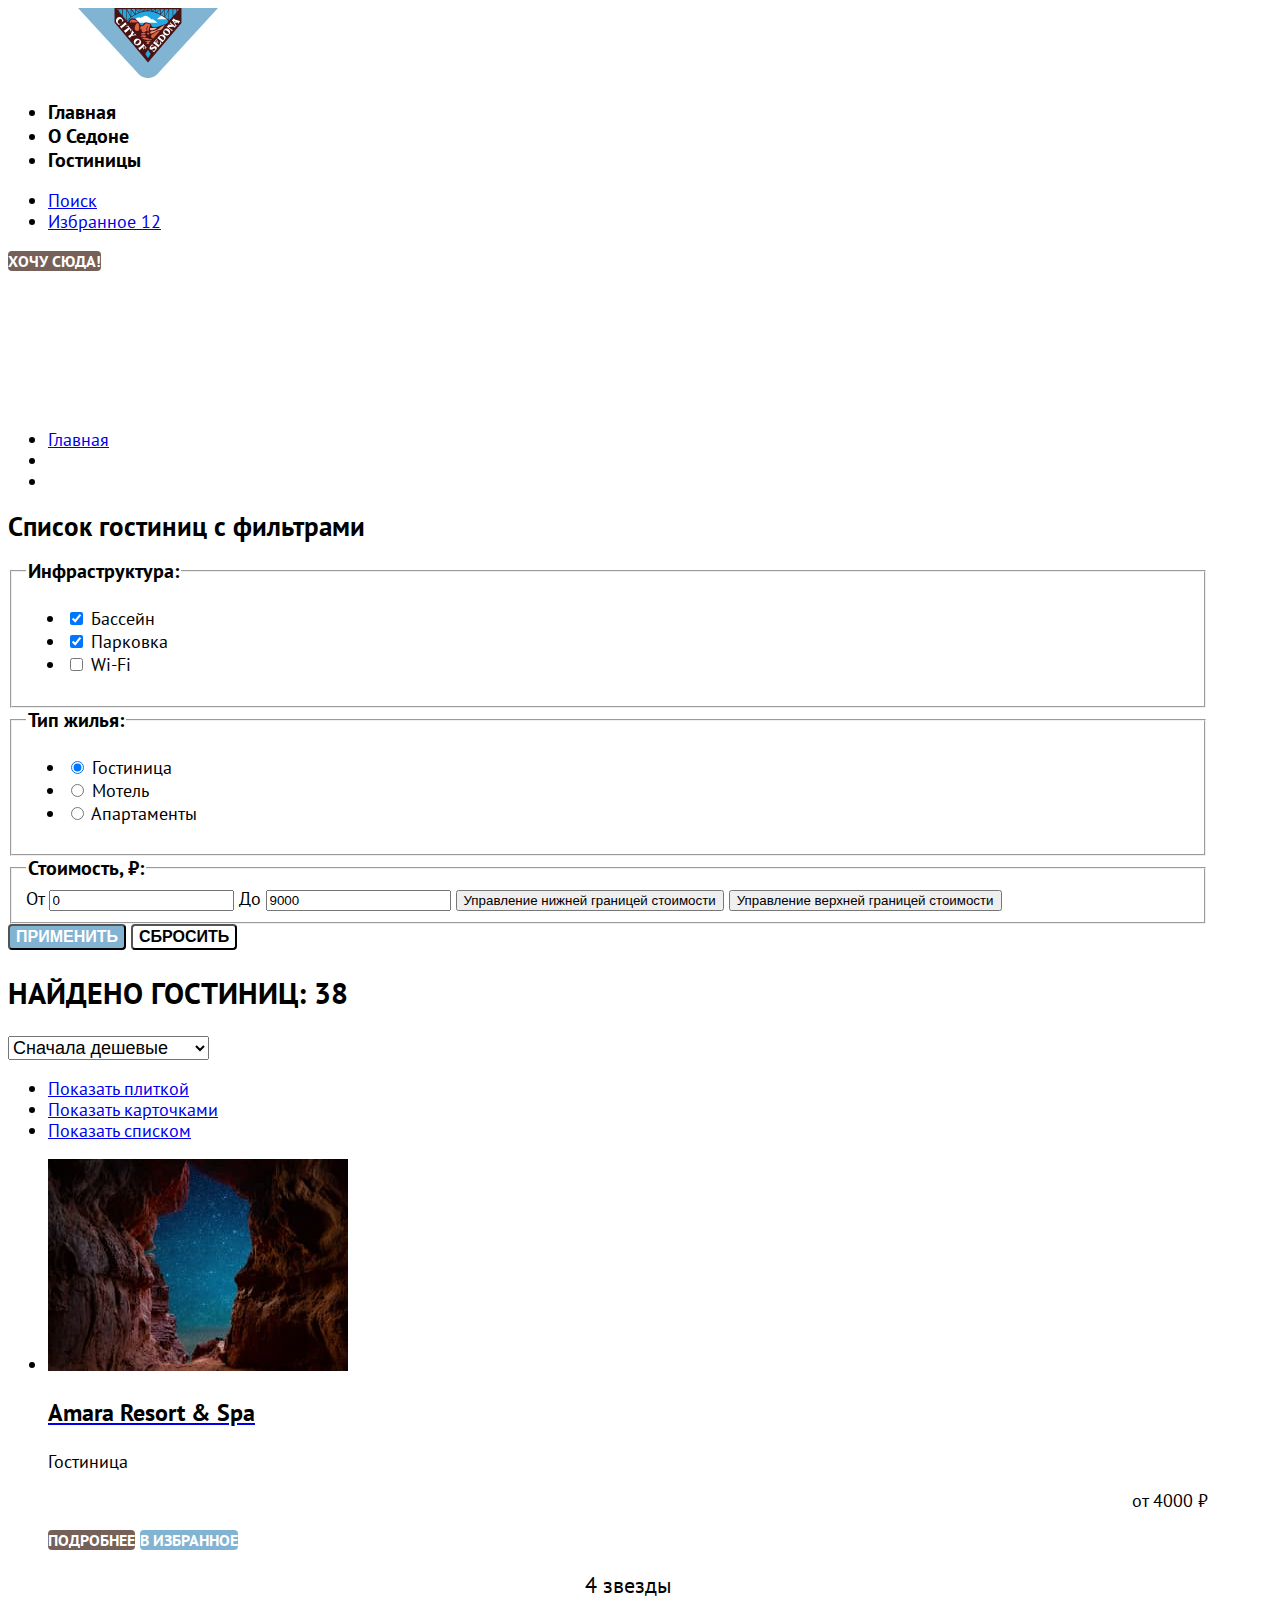
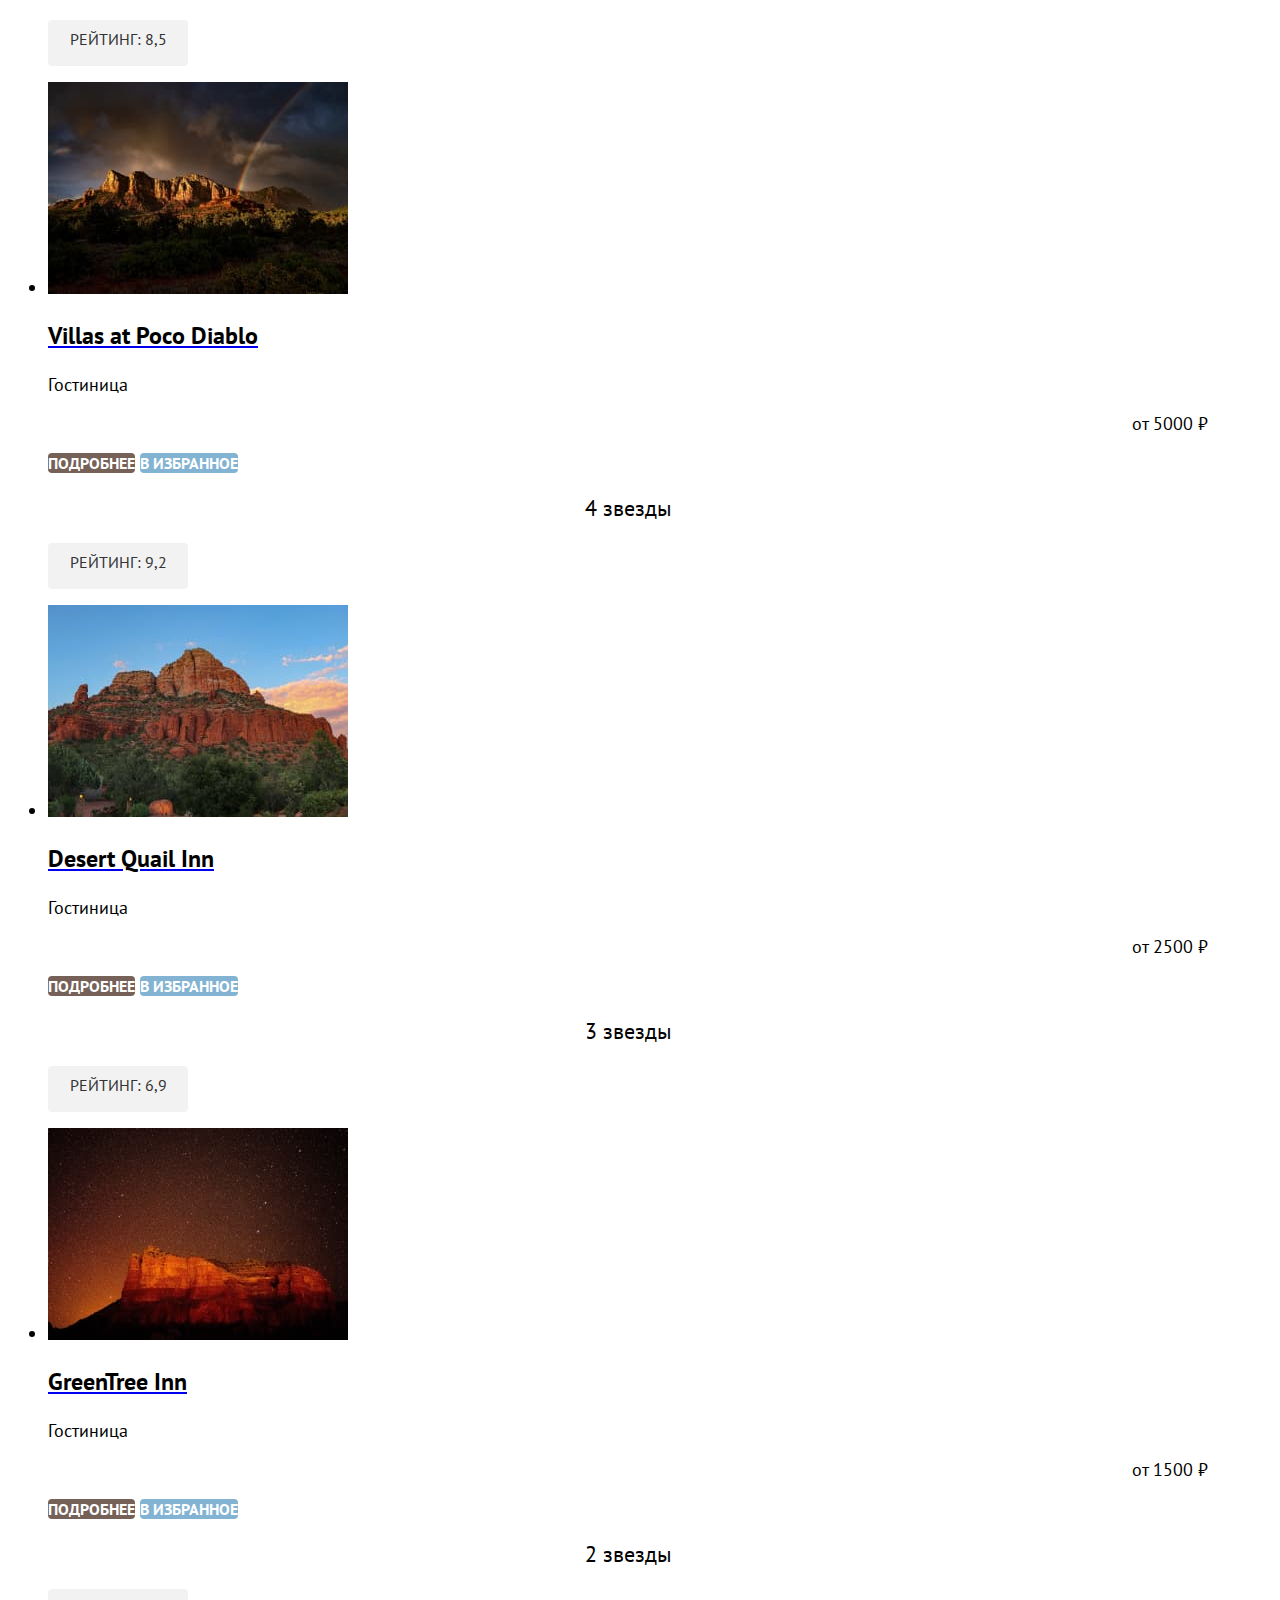
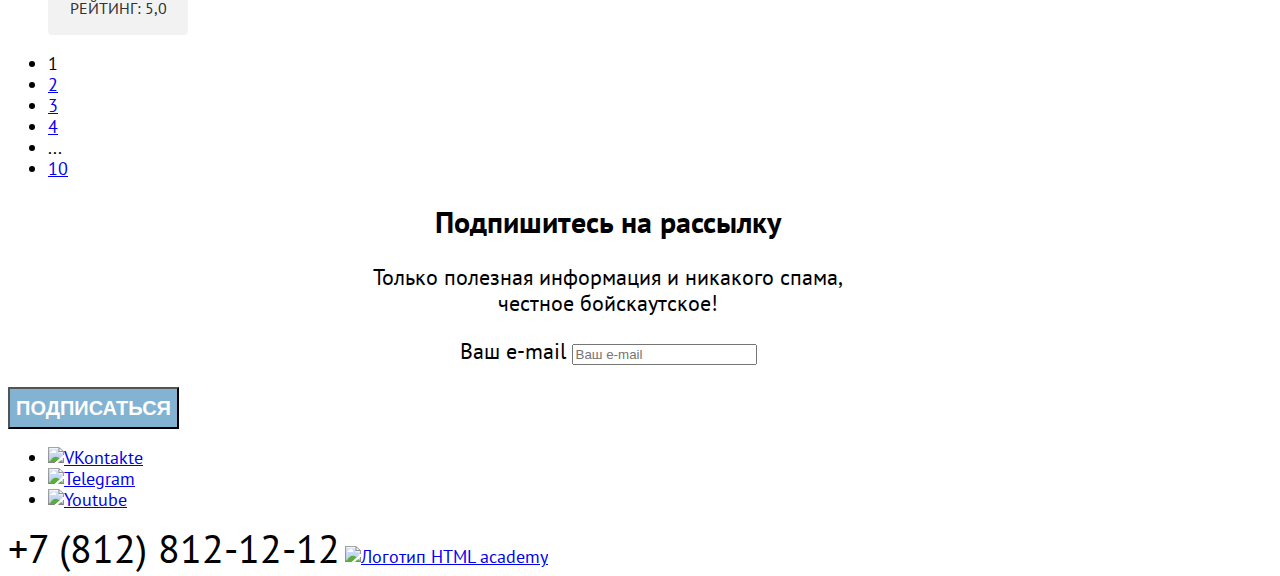
==== catalog.html @ e39473c7 "добавил базовую стилизацию каталога" ====
<!DOCTYPE html>
<html lang="ru">

  <head>
    <meta charset="utf-8">
    <title>Каталог</title>
    <link rel="stylesheet" href="styles/styles.css">
  </head>

  <body>
    <header class="page-header" data-test="header">
      <nav class="navigation">
        <a class="navigation-logo" href="#">
          <img class="page-header-logo" src="images/logo.svg" width="140" height="70" alt="Логотип города Седона">
        </a>
        <ul class="navigation-list">
          <li class="navigation-item">
            <a class="navigation-link navigation-link-current" href="index.html">Главная</a>
          </li>
          <li class="navigation-item">
            <a class="navigation-link" href="#">О Седоне</a>
          </li>
          <li class="navigation-item">
            <a class="navigation-link" href="catalog.html">Гостиницы</a>
          </li>
        </ul>
        <ul class="navigation-user">
          <li class="navigation-user-item">
            <a class="navigation-user-link navigation-user-link-search" href="#">
              <span class="visually-hidden">Поиск</span>
            </a>
          </li>
          <li class="navigation-user-item">
            <a class="navigation-user-link navigation-user-link-favorite" href="#">
              <span class="visually-hidden">Избранное</span>
              <span class="notification-badge">12</span>
            </a>
          </li>
        </ul>
      </nav>
      <a class="header-button" href="#">Хочу сюда!</a>
    </header>
    <main class="main-inner" data test="main">
      <h1 class="inner-header-title">Гостиницы Седоны</h1>
      <ul class="breadcrumbs">
        <li class="breadcrumbs-item">
          <a class="breadcrumbs-home-link" href="index.html">Главная</a>
        </li>
        <li class="breadcrumbs-item">
          <img class="breadcrumbs-item-logo">
        </li>
        <li class="breadcrumbs-item">
          <a class="breadcrumbs-link" href="#">Гостиницы</a>
        </li>
      </ul>
      <section class="filters" data test="filter">
        <h2 class="visually-hidden">Список гостиниц с фильтрами</h2>
        <form class="catalog-filter" action="https://echo.htmlacademy.ru/" method="get">
          <fieldset class="catalog-filter-group">
            <legend class="catalog-filter-title">Инфраструктура:</legend>
            <ul class="catalog-filter-list">
              <li class="catalog-filter-item">
                <label class="control">
                  <input class="control-input" type="checkbox" name="Бассейн" checked>
                  Бассейн
                </label>
              </li>
              <li class="catalog-filter-item">
                <label class="control">
                  <input class="control-input" type="checkbox" name="Парковка" checked>
                  Парковка
                </label>
              </li>
              <li class="catalog-filter-item">
                <label class="control">
                  <input class="control-input" type="checkbox" name="Wi-Fi">
                  Wi-Fi
                </label>
              </li>
            </ul>
          </fieldset>
          <fieldset class="catalog-filter-group">
            <legend class="catalog-filter-title">Тип жилья:</legend>
            <ul class="catalog-filter-list">
              <li class="catalog-filter-item">
                <label class="control">
                  <input class="control-input" type="radio" name="hotel-group" value="hotel" checked>
                  Гостиница
                </label>
              </li>
              <li class="catalog-filter-item">
                <label class="control">
                  <input class="control-input" type="radio" name="hotel-group" value="motel">
                  Мотель
                </label>
              </li>
              <li class="catalog-filter-item">
                <label class="control">
                  <input class="control-input" type="radio" name="hotel-group" value="apartment">
                  Апартаменты
                </label>
              </li>
            </ul>
          </fieldset>
          <fieldset class="catalog-filter-group">
            <legend class="catalog-filter-title">Стоимость, ₽:</legend>
            <label class="filter-range-control">От <input type="text" name="min-interval" value="0"></label>
            <label class="filter-range-control">До <input type="text" name="max-interval" value="9000"></label>
            <button class="filter-range-handle min" type="button">
              <span class="visually-hidden ">Управление нижней границей стоимости</span>
            </button>
            <button class="range-toggle toggle-max" type="button">
              <span class="visually-hidden ">Управление верхней границей стоимости</span>
            </button>
          </fieldset>
          <button class="catalog-filter-submit" type="submit">Применить</button>
          <button class="catalog-filter-reset" type="reset">Сбросить</button>
        </form>
      </section>
      <section class="catalog-products" data-test="catalog">
        <h2 class="catalog-products-title">Найдено гостиниц: <span>38</span></h2>
        <select class="select-control" aria-label="Сортировка">
          <option value="cheap" selected>Сначала дешевые</option>
          <option value="popular">Сначала популярные</option>
          <option value="expensive">Сначала дорогие</option>
        </select>
        <ul class="view-buttons">
          <li class="view-buttons-item">
            <a class="view-button-tile" href="#">
              <span class="visually-hidden">Показать плиткой</span>
            </a>
          </li>
          <li class="view-buttons-item">
            <a class="view-button-card" href="#">
              <span class="visually-hidden">Показать карточками</span>
            </a>
          </li>
          <li class="view-buttons-item">
            <a class="view-button-list" href="#">
              <span class="visually-hidden">Показать списком</span>
            </a>
          </li>
        </ul>
        <ul class="product-list">
          <li class="product-card">
            <a class="product-card-link" href="#">
              <img class="product-card-image" src="images/hotel-1.jpg" width="300" height="212" alt="Amara Resort & Spa">
              <h3 class="product-card-title">Amara Resort & Spa</h3>
            </a>
            <p class="product-card-type">Гостиница</p>
            <p class="product-card-price">от 4000 ₽</p>
            <a class="product-card-button" href="#">Подробнее</a>
            <a class="add-favorite-button" href="#">В Избранное</a>
            <p class="product-card-stars product-card-stars-4"><span class="visually-hidden">4 звезды</span></p>
            <p class="product-card-raiting">Рейтинг: <span>8,5</span></p>
          </li>
          <li class="product-card">
            <a class="product-card-link" href="#">
              <img class="product-card-image" src="images/hotel-2.jpg" width="300" height="212" alt="Villas at Poco Diablo">
              <h3 class="product-card-title">Villas at Poco Diablo</h3>
            </a>
            <p class="product-card-type">Гостиница</p>
            <p class="product-card-price">от 5000 ₽</p>
            <a class="product-card-button" href="#">Подробнее</a>
            <a class="add-favorite-button" href="#">В Избранное</a>
            <p class="product-card-stars product-card-stars-4"><span class="visually-hidden">4 звезды</span></p>
            <p class="product-card-raiting">Рейтинг: <span>9,2</span></p>
          </li>
          <li class="product-card">
            <a class="product-card-link" href="#">
              <img class="product-card-image" src="images/hotel-3.jpg" width="300" height="212" alt="Desert Quail Inn">
              <h3 class="product-card-title">Desert Quail Inn</h3>
            </a>
            <p class="product-card-type">Гостиница</p>
            <p class="product-card-price">от 2500 ₽</p>
            <a class="product-card-button" href="#">Подробнее</a>
            <a class="add-favorite-button" href="#">В Избранное</a>
            <p class="product-card-stars product-card-stars-3"><span class="visually-hidden">3 звезды</span></p>
            <p class="product-card-raiting">Рейтинг: <span>6,9</span></p>
          </li>
          <li class="product-card">
            <a class="product-card-link" href="#">
              <img class="product-card-image" src="images/hotel-4.jpg" width="300" height="212" alt="GreenTree Inn">
              <h3 class="product-card-title">GreenTree Inn</h3>
            </a>
            <p class="product-card-type">Гостиница</p>
            <p class="product-card-price">от 1500 ₽</p>
            <a class="product-card-button" href="#">Подробнее</a>
            <a class="add-favorite-button" href="#">В Избранное</a>
            <p class="product-card-stars product-card-stars-2"><span class="visually-hidden">2 звезды</span></p>
            <p class="product-card-raiting">Рейтинг: <span>5,0</span></p>
          </li>
        </ul>
        <ul class="pagination">
          <li class="pagination-item">
            <a class="pagination-link pagination-current">1</a>
          </li>
          <li class="pagination-item">
            <a class="pagination-link" href="#">2</a>
          </li>
          <li class="pagination-item">
            <a class="pagination-link" href="#">3</a>
          </li>
          <li class="pagination-item">
            <a class="pagination-link" href="#">4</a>
          </li>
          <li class="pagination-item">
            <span class="pagination-text" href="#">...</span>
          </li>
          <li class="pagination-item">
            <a class="pagination-link" href="#">10</a>
          </li>
        </ul>
      </section>
      <section class="subscribe" data-test="subscribe">
        <h2 class="subscribe-title-catalog">Подпишитесь на рассылку</h2>
        <p>Только полезная информация и никакого спама,<br>честное бойскаутское!</p>
        <form class="subscribe-form" action="https://echo.htmlacademy.ru/" method="post">
          <p class="subscribe-form-name">
            <label class="visually-hidden" for="user-email">Ваш е-mail</label>
            <input class="text" type="text" name="user-email" placeholder="Ваш e-mail" id="user-email">
          </p>
          <button class="subscribe-button" type="submit">Подписаться</button>
        </form>
      </section>
    </main>
    <footer class="page-footer" data-test="footer">
      <ul class="footer-social-list">
        <li class="footer-social-item">
          <a class="footer-social-link" href="https://vk.com/htmlacademy">
            <img src="" alt="VKontakte">
          </a>
        </li>
        <li class="footer-social-item">
          <a class="footer-social-link" href="https://t.me/htmlacademy">
            <img src="" alt="Telegram">
          </a>
        </li>
        <li class="footer-social-item">
          <a class="footer-social-link" href="https://www.youtube.com/user/htmlacademyru">
            <img src="" alt="Youtube">
          </a>
        </li>
      </ul>
      <a class="footer-phone" href="+78128121212">+7 (812) 812-12-12</a>
      <a class="footer-logo" href="https://htmlacademy.ru">
        <img src=""alt="Логотип HTML academy">
      </a>
    </footer>
  </body>
</html>
---- styles/styles.css ----
@font-face {
  font-family: "PT Sans";
  font-weight: 400;
  font-style: normal;
  src: url("../fonts/ptsans-400.woff2") format("woff2");
  font-display: swap;
}

@font-face {
  font-family: "PT Sans";
  font-weight: 700;
  font-style: normal;
  src: url("../fonts/ptsans-700.woff2") format("woff2");
  font-display: swap;
}

body {
  font-family: "PT Sans", sans-serif;
  font-size: 18px;
  line-height: 21px;
  letter-spacing: 0;
  color: #000000;
  background-color: #ffffff;
  width: 1200px;
}

/* header */

.page-header-logo {
  margin-left: 70px;
}

.navigation-link {
  font-size: 20px;
  font-weight: 700;
  line-height: 24px;
  text-align: left;
  color: #000000;
  text-decoration: none;
}

.header-button {
  font-size: 16px;
  font-weight: 700;
  line-height: 20px;
  text-align: center;
  color: #ffffff;
  background-color: #756157;
  width: 160px;
  height: 36px;
  padding: 8px, 50px, 8px, 50px;
  border-radius: 4px;
  gap: 10px;
  text-decoration: none;
  text-transform: uppercase;
}

/* main */

.main-index {

  text-align: center;
}

.hero {
  background-image: url("../images/index-background.jpg");
  background-repeat: no-repeat;
}

.hero-img {
  padding: 51px 371px;
}

.lead {
  font-size: 30px;
  font-weight: 700;
  line-height: 36px;
  text-align: center;
  text-transform: uppercase;
}

p {
  font-size: 22px;
  font-weight: 400;
  line-height: 26px;
  text-align: center;
}

.advantages-title {
  font-size: 24px;
  font-weight: 700;
  line-height: 28px;
  text-align: center;
  text-transform: uppercase;
  margin-top: 90px;
}

.advantages-description {
  font-size: 18px;
  font-weight: 400;
  line-height: 21px;
}

.infrastructure-title {
  font-size: 24px;
  font-weight: 700;
  line-height: 28px;
  text-align: center;
}

.infrastructure-description {
  font-size: 18px;
  font-weight: 400;
  line-height: 21px;
  text-align: center;
}

.search-title {
  font-size: 30px;
  font-weight: 700;
  line-height: 36px;
  text-align: center;
  text-transform: uppercase;
}

.search-description {
  font-size: 22px;
  font-weight: 400;
  line-height: 26px;
  text-align: center;
}

.search-button {
  font-size: 20px;
  font-weight: 700;
  line-height: 36px;
  text-align: center;
  text-transform: uppercase;
  color: #ffffff;
  background-color: #756157;
  width: 376px;
  height: 52px;
  top: 162px;
  left: 108px;
  padding: 8px, 50px, 8px, 50px;
  border-radius: 4px;
  gap: 10px;
  text-decoration: none;
}

.subscribe-title {
  font-size: 30px;
  font-weight: 700;
  line-height: 36px;
  text-align: center;
  text-transform: uppercase;
  background-image: url("../images/subscribe.png");
  width: 1200px;
  height: 414.86px;
  padding: 96px, 258px, 104px, 258px;
  gap: 10px;
}

.subscribe-description {
  font-size: 22px;
  font-weight: 400;
  line-height: 26px;
  text-align: center;
}

.field {
  font-size: 18px;
  font-weight: 400;
  line-height: 24px;
  text-align: left;
}

.subscribe-button {
  font-size: 20px;
  font-weight: 700;
  line-height: 36px;
  text-align: center;
  color: #ffffff;
  text-transform: uppercase;
  width: Hug (232px);
  height: Hug (52px);
  left: 452px;
  padding: 8px, 50px, 8px, 50px;
  border-radius: 0, 4px, 4px, 0;
  gap: 10px;
  background: #82b3d3;
}

/* catalog */

.main-inner {
  background-image: url("../images/catalog-background.jpg");
  background-repeat: no-repeat;
  width: Fixed (1,200px);
  height: Hug (412px);
  top: 64px
  padding: 35px, 70px, 70px, 70px;
  gap: 10px;
}

.inner-header-title {
  font-size: 60px;
  font-weight: 700;
  line-height: 78px;
  text-align: left;
  color: #ffffff;
}

.breadcrumbs-link {
  font-size: 16px;
  font-weight: 400;
  line-height: 21px;
  text-align: left;
  color: #ffffff;
}

.catalog-filter-title {
  font-size: 20px;
  font-weight: 700;
  line-height: 24px;
  text-align: left;
  color: #000000;
} 

.catalog-filter-item {
  font-size: 18px;
  font-weight: 400;
  line-height: 23px;
  text-align: left;
  color: #000000;
} 

.filter-range-control {
  font-size: 18px;
  font-weight: 400;
  line-height: 24px;
  text-align: right;
}

.catalog-filter-submit {
  font-size: 16px;
  font-weight: 700;
  line-height: 20px;
  text-align: center;
  text-transform: uppercase;
  color: #ffffff;
  width: Fill (191px);
  height: Hug (36px);
  padding: 8px, 50px, 8px, 50px;
  border-radius: 4px;
  gap: 10px;
  background: #82b3d3;
}

.catalog-filter-reset {
  font-size: 16px;
  font-weight: 700;
  line-height: 20px;
  text-align: center;
  text-transform: uppercase;
  color: #000000;
  width: Fill (191px);
  height: Hug (36px);
  padding: 8px, 50px, 8px, 50px;
  border-radius: 4px;
  gap: 10px;
  background: transparent;
}

.catalog-products-title {
  font-size: 30px;
  font-weight: 700;
  line-height: 36px;
  text-align: left;
  text-transform: uppercase;
}

.select-control { 
  font-size: 18px;
  font-weight: 400;
  line-height: 21px;
  text-align: left;
}

.product-card-title {
  font-size: 24px;
  font-weight: 700;
  line-height: 28px;
  text-align: left;
  color: #000000;
  text-decoration: none;
}
.product-card-type {
  font-size: 18px;
  font-weight: 400;
  line-height: 21px;
  text-align: left;
}

.product-card-price {
  font-size: 18px;
  font-weight: 400;
  line-height: 21px;
  text-align: right;
}

.product-card-button {
  font-size: 16px;
  font-weight: 700;
  line-height: 20px;
  text-align: center;
  text-transform: uppercase;
  color: #ffffff;
  text-decoration: none;
  width: Fill (140px);
  height: Hug (36px);
  padding: 8px, 50px, 8px, 50px;
  border-radius: 4px;
  gap: 10px;
  background: #756157;
}

.add-favorite-button {
  font-size: 16px;
  font-weight: 700;
  line-height: 20px;
  text-align: center;
  text-transform: uppercase;
  color: #ffffff;
  text-decoration: none;
  width: Fill (140px);
  height: Hug (36px);
  padding: 8px, 50px, 8px, 50px;
  border-radius: 4px;
  gap: 10px;
  background: #82b3d3;
}

.product-card-raiting {
  font-size: 16px;
  font-weight: 400;
  line-height: 20px;
  text-align: center;
  padding-top: 9px;
  text-transform: uppercase;
  color: #333333;
  width: 140px;
  height: 37px;
  left: 160px;
  border-radius: 4px;
  background: #f2f2f2;
}

.subscribe-title-catalog {
  font-size: 30px;
  font-weight: 700;
  line-height: 36px;
  text-align: center;
  color: #000000;
}

.subscribe-title-catalog p {
  font-size: 22px;
  font-weight: 400;
  line-height: 26px;
  text-align: center;
  color: #000000;
}

/* catalog footer */

.footer-phone {
  font-size: 40px;
  font-weight: 400;
  line-height: 40px;
  text-align: center;
  text-decoration: none;
  color: #000000;
}
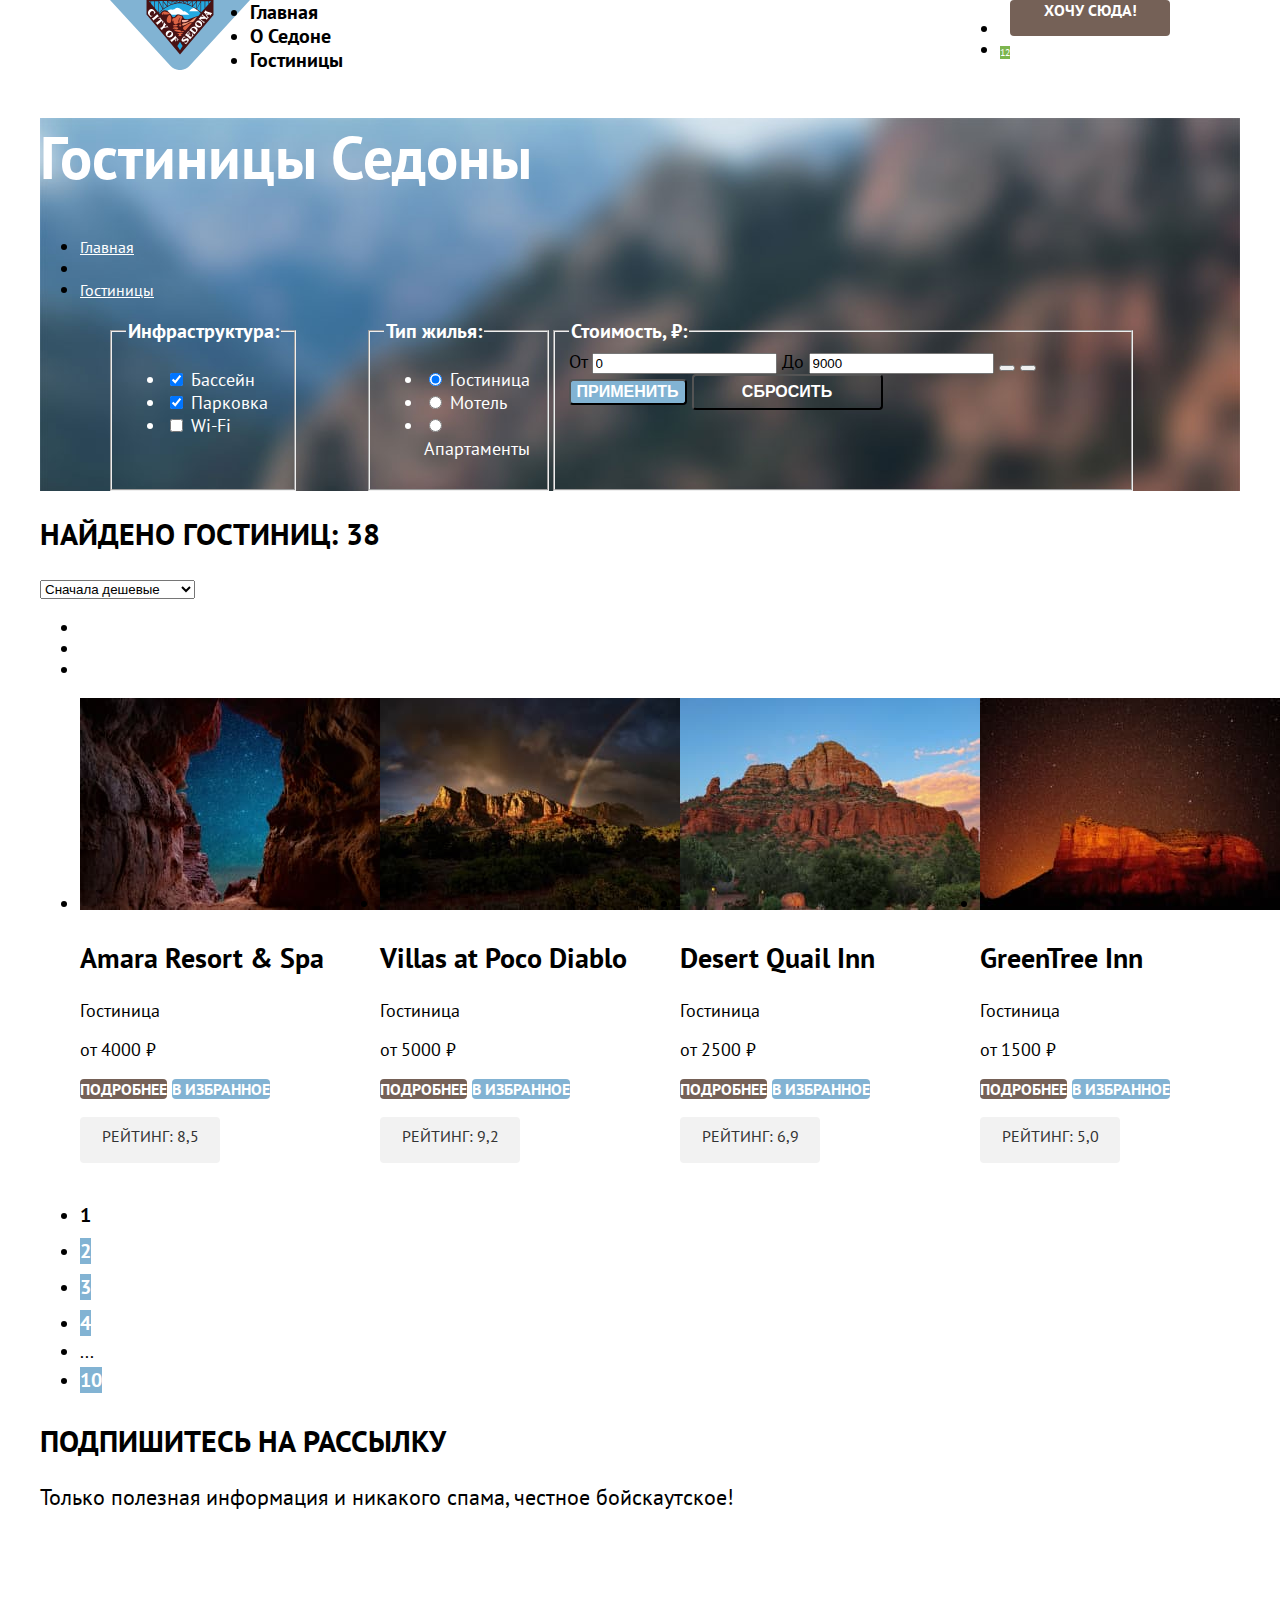
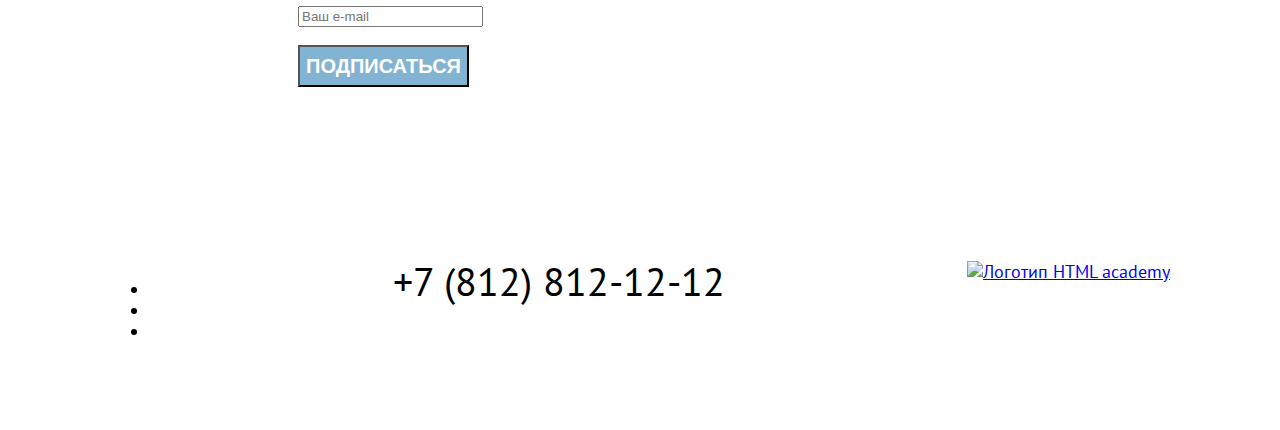
==== commit e871a4ad: "ДЗ 5.22. Сетка страниц и крупных блоков на флексах" ====
--- a/catalog.html
+++ b/catalog.html
@@ -5,6 +5,8 @@
     <meta charset="utf-8">
     <title>Каталог</title>
     <link rel="stylesheet" href="styles/styles.css">
+    <link rel="stylesheet" href="styles/outline.css">
+    <link rel="stylesheet" href="styles/outline-settings.css">
   </head>
 
   <body>
@@ -31,221 +33,223 @@
             </a>
           </li>
           <li class="navigation-user-item">
-            <a class="navigation-user-link navigation-user-link-favorite" href="#">
+            <a class="navigation-user-link-favorite" href="#">
               <span class="visually-hidden">Избранное</span>
               <span class="notification-badge">12</span>
             </a>
           </li>
         </ul>
+        <a class="header-button" href="#">Хочу сюда!</a>
       </nav>
-      <a class="header-button" href="#">Хочу сюда!</a>
     </header>
-    <main class="main-inner" data test="main">
-      <h1 class="inner-header-title">Гостиницы Седоны</h1>
-      <ul class="breadcrumbs">
-        <li class="breadcrumbs-item">
-          <a class="breadcrumbs-home-link" href="index.html">Главная</a>
-        </li>
-        <li class="breadcrumbs-item">
-          <img class="breadcrumbs-item-logo">
-        </li>
-        <li class="breadcrumbs-item">
-          <a class="breadcrumbs-link" href="#">Гостиницы</a>
-        </li>
-      </ul>
-      <section class="filters" data test="filter">
-        <h2 class="visually-hidden">Список гостиниц с фильтрами</h2>
-        <form class="catalog-filter" action="https://echo.htmlacademy.ru/" method="get">
-          <fieldset class="catalog-filter-group">
-            <legend class="catalog-filter-title">Инфраструктура:</legend>
-            <ul class="catalog-filter-list">
-              <li class="catalog-filter-item">
-                <label class="control">
-                  <input class="control-input" type="checkbox" name="Бассейн" checked>
-                  Бассейн
-                </label>
-              </li>
-              <li class="catalog-filter-item">
-                <label class="control">
-                  <input class="control-input" type="checkbox" name="Парковка" checked>
-                  Парковка
-                </label>
-              </li>
-              <li class="catalog-filter-item">
-                <label class="control">
-                  <input class="control-input" type="checkbox" name="Wi-Fi">
-                  Wi-Fi
-                </label>
-              </li>
-            </ul>
-          </fieldset>
-          <fieldset class="catalog-filter-group">
-            <legend class="catalog-filter-title">Тип жилья:</legend>
-            <ul class="catalog-filter-list">
-              <li class="catalog-filter-item">
-                <label class="control">
-                  <input class="control-input" type="radio" name="hotel-group" value="hotel" checked>
-                  Гостиница
-                </label>
-              </li>
-              <li class="catalog-filter-item">
-                <label class="control">
-                  <input class="control-input" type="radio" name="hotel-group" value="motel">
-                  Мотель
-                </label>
-              </li>
-              <li class="catalog-filter-item">
-                <label class="control">
-                  <input class="control-input" type="radio" name="hotel-group" value="apartment">
-                  Апартаменты
-                </label>
-              </li>
-            </ul>
-          </fieldset>
-          <fieldset class="catalog-filter-group">
-            <legend class="catalog-filter-title">Стоимость, ₽:</legend>
-            <label class="filter-range-control">От <input type="text" name="min-interval" value="0"></label>
-            <label class="filter-range-control">До <input type="text" name="max-interval" value="9000"></label>
-            <button class="filter-range-handle min" type="button">
-              <span class="visually-hidden ">Управление нижней границей стоимости</span>
-            </button>
-            <button class="range-toggle toggle-max" type="button">
-              <span class="visually-hidden ">Управление верхней границей стоимости</span>
-            </button>
-          </fieldset>
-          <button class="catalog-filter-submit" type="submit">Применить</button>
-          <button class="catalog-filter-reset" type="reset">Сбросить</button>
-        </form>
-      </section>
-      <section class="catalog-products" data-test="catalog">
-        <h2 class="catalog-products-title">Найдено гостиниц: <span>38</span></h2>
-        <select class="select-control" aria-label="Сортировка">
-          <option value="cheap" selected>Сначала дешевые</option>
-          <option value="popular">Сначала популярные</option>
-          <option value="expensive">Сначала дорогие</option>
-        </select>
-        <ul class="view-buttons">
-          <li class="view-buttons-item">
-            <a class="view-button-tile" href="#">
-              <span class="visually-hidden">Показать плиткой</span>
-            </a>
-          </li>
-          <li class="view-buttons-item">
-            <a class="view-button-card" href="#">
-              <span class="visually-hidden">Показать карточками</span>
-            </a>
-          </li>
-          <li class="view-buttons-item">
-            <a class="view-button-list" href="#">
-              <span class="visually-hidden">Показать списком</span>
+    <main class="main-inner main-container" data test="main">
+      <div class="page-container">
+        <section class="filters" data test="filter">
+          <h1 class="inner-header-title">Гостиницы Седоны</h1>
+          <ul class="breadcrumbs">
+            <li class="breadcrumbs-item">
+              <a class="breadcrumbs-home-link" href="index.html">Главная</a>
+            </li>
+            <li class="breadcrumbs-item">
+              <img class="breadcrumbs-item-logo">
+            </li>
+            <li class="breadcrumbs-item">
+              <a class="breadcrumbs-link" href="#">Гостиницы</a>
+            </li>
+          </ul>
+          <h2 class="visually-hidden">Гостиницы Седоны</h2>
+          <form class="catalog-filter" action="https://echo.htmlacademy.ru/" method="get">
+            <fieldset class="catalog-filter-group-left">
+              <legend class="catalog-filter-title">Инфраструктура:</legend>
+              <ul class="catalog-filter-list">
+                <li class="catalog-filter-item">
+                  <label class="control">
+                    <input class="control-input" type="checkbox" name="Бассейн" checked>
+                    Бассейн
+                  </label>
+                </li>
+                <li class="catalog-filter-item">
+                  <label class="control">
+                    <input class="control-input" type="checkbox" name="Парковка" checked>
+                    Парковка
+                  </label>
+                </li>
+                <li class="catalog-filter-item">
+                  <label class="control">
+                    <input class="control-input" type="checkbox" name="Wi-Fi">
+                    Wi-Fi
+                  </label>
+                </li>
+              </ul>
+            </fieldset>
+            <fieldset class="catalog-filter-group-left">
+              <legend class="catalog-filter-title">Тип жилья:</legend>
+              <ul class="catalog-filter-list">
+                <li class="catalog-filter-item">
+                  <label class="control">
+                    <input class="control-input" type="radio" name="hotel-group" value="hotel" checked>
+                    Гостиница
+                  </label>
+                </li>
+                <li class="catalog-filter-item">
+                  <label class="control">
+                    <input class="control-input" type="radio" name="hotel-group" value="motel">
+                    Мотель
+                  </label>
+                </li>
+                <li class="catalog-filter-item">
+                  <label class="control">
+                    <input class="control-input" type="radio" name="hotel-group" value="apartment">
+                    Апартаменты
+                  </label>
+                </li>
+              </ul>
+            </fieldset>
+            <fieldset class="catalog-filter-group-right">
+              <legend class="catalog-filter-title">Стоимость, ₽:</legend>
+              <label class="filter-range-control">От <input type="text" name="min-interval" value="0"></label>
+              <label class="filter-range-control">До <input type="text" name="max-interval" value="9000"></label>
+              <button class="filter-range-handle min" type="button">
+                <span class="visually-hidden ">Управление нижней границей стоимости</span>
+              </button>
+              <button class="range-toggle toggle-max" type="button">
+                <span class="visually-hidden ">Управление верхней границей стоимости</span>
+              </button>
+              <button class="catalog-filter-submit" type="submit">Применить</button>
+              <button class="catalog-filter-reset" type="reset">Сбросить</button>
+              </form>
+            </fieldset>
+        </section>
+        <section class="catalog-products" data-test="catalog">
+          <h2 class="catalog-products-title">Найдено гостиниц: <span>38</span></h2>
+          <select class="select-control" aria-label="Сортировка">
+            <option value="cheap" selected>Сначала дешевые</option>
+            <option value="popular">Сначала популярные</option>
+            <option value="expensive">Сначала дорогие</option>
+          </select>
+          <ul class="view-buttons">
+            <li class="view-buttons-item">
+              <a class="view-button-tile" href="#">
+                <span class="visually-hidden">Показать плиткой</span>
+              </a>
+            </li>
+            <li class="view-buttons-item">
+              <a class="view-button-card" href="#">
+                <span class="visually-hidden">Показать карточками</span>
+              </a>
+            </li>
+            <li class="view-buttons-item">
+              <a class="view-button-list" href="#">
+                <span class="visually-hidden">Показать списком</span>
+              </a>
+            </li>
+          </ul>
+          <ul class="product-list">
+            <li class="product-card">
+              <a class="product-card-link" href="#">
+                <img class="product-card-image" src="images/hotel-1.jpg" width="300" height="212" alt="Amara Resort & Spa">
+                <h3 class="product-card-title">Amara Resort & Spa</h3>
+              </a>
+              <p class="product-card-type">Гостиница</p>
+              <p class="product-card-price">от 4000 ₽</p>
+              <a class="product-card-button" href="#">Подробнее</a>
+              <a class="add-favorite-button" href="#">В Избранное</a>
+              <p class="product-card-stars product-card-stars-4"><span class="visually-hidden">4 звезды</span></p>
+              <p class="product-card-raiting">Рейтинг: <span>8,5</span></p>
+            </li>
+            <li class="product-card">
+              <a class="product-card-link" href="#">
+                <img class="product-card-image" src="images/hotel-2.jpg" width="300" height="212"
+                  alt="Villas at Poco Diablo">
+                <h3 class="product-card-title">Villas at Poco Diablo</h3>
+              </a>
+              <p class="product-card-type">Гостиница</p>
+              <p class="product-card-price">от 5000 ₽</p>
+              <a class="product-card-button" href="#">Подробнее</a>
+              <a class="add-favorite-button" href="#">В Избранное</a>
+              <p class="product-card-stars product-card-stars-4"><span class="visually-hidden">4 звезды</span></p>
+              <p class="product-card-raiting">Рейтинг: <span>9,2</span></p>
+            </li>
+            <li class="product-card">
+              <a class="product-card-link" href="#">
+                <img class="product-card-image" src="images/hotel-3.jpg" width="300" height="212" alt="Desert Quail Inn">
+                <h3 class="product-card-title">Desert Quail Inn</h3>
+              </a>
+              <p class="product-card-type">Гостиница</p>
+              <p class="product-card-price">от 2500 ₽</p>
+              <a class="product-card-button" href="#">Подробнее</a>
+              <a class="add-favorite-button" href="#">В Избранное</a>
+              <p class="product-card-stars product-card-stars-3"><span class="visually-hidden">3 звезды</span></p>
+              <p class="product-card-raiting">Рейтинг: <span>6,9</span></p>
+            </li>
+            <li class="product-card">
+              <a class="product-card-link" href="#">
+                <img class="product-card-image" src="images/hotel-4.jpg" width="300" height="212" alt="GreenTree Inn">
+                <h3 class="product-card-title">GreenTree Inn</h3>
+              </a>
+              <p class="product-card-type">Гостиница</p>
+              <p class="product-card-price">от 1500 ₽</p>
+              <a class="product-card-button" href="#">Подробнее</a>
+              <a class="add-favorite-button" href="#">В Избранное</a>
+              <p class="product-card-stars product-card-stars-2"><span class="visually-hidden">2 звезды</span></p>
+              <p class="product-card-raiting">Рейтинг: <span>5,0</span></p>
+            </li>
+          </ul>
+          <ul class="pagination">
+            <li class="pagination-item">
+              <a class="pagination-current">1</a>
+            </li>
+            <li class="pagination-item">
+              <a class="pagination-link" href="#">2</a>
+            </li>
+            <li class="pagination-item">
+              <a class="pagination-link" href="#">3</a>
+            </li>
+            <li class="pagination-item">
+              <a class="pagination-link" href="#">4</a>
+            </li>
+            <li class="pagination-item">
+              <span class="pagination-text" href="#">...</span>
+            </li>
+            <li class="pagination-item">
+              <a class="pagination-link" href="#">10</a>
+            </li>
+          </ul>
+        </section>
+        <section class="subscribe-catalog" data-test="subscribe">
+          <h2 class="subscribe-title-catalog">Подпишитесь на рассылку</h2>
+          <p class="subscribe-description-catalog">Только полезная информация и никакого спама, честное бойскаутское!</p>
+          <form class="subscribe-form" action="https://echo.htmlacademy.ru/" method="post">
+            <p class="subscribe-form-name">
+              <label class="visually-hidden" for="user-email">Ваш e-mail</label>
+              <input class="text" type="text" name="user-email" placeholder="Ваш e-mail" id="user-email">
+            </p>
+            <button class="subscribe-button" type="submit">Подписаться</button>
+          </form>
+        </section>
+      </div>
+    </main>
+    <footer class="catalog-footer" data-test="footer">
+      <div class="page-footer-container">
+        <ul class="footer-social-list">
+          <li class="footer-social-item">
+            <a class="footer-social-link" href="https://vk.com/htmlacademy">
+            </a>
+          </li>
+          <li class="footer-social-item">
+            <a class="footer-social-link" href="https://t.me/htmlacademy">
+            </a>
+          </li>
+          <li class="footer-social-item">
+            <a class="footer-social-link" href="https://www.youtube.com/user/htmlacademyru">
             </a>
           </li>
         </ul>
-        <ul class="product-list">
-          <li class="product-card">
-            <a class="product-card-link" href="#">
-              <img class="product-card-image" src="images/hotel-1.jpg" width="300" height="212" alt="Amara Resort & Spa">
-              <h3 class="product-card-title">Amara Resort & Spa</h3>
-            </a>
-            <p class="product-card-type">Гостиница</p>
-            <p class="product-card-price">от 4000 ₽</p>
-            <a class="product-card-button" href="#">Подробнее</a>
-            <a class="add-favorite-button" href="#">В Избранное</a>
-            <p class="product-card-stars product-card-stars-4"><span class="visually-hidden">4 звезды</span></p>
-            <p class="product-card-raiting">Рейтинг: <span>8,5</span></p>
-          </li>
-          <li class="product-card">
-            <a class="product-card-link" href="#">
-              <img class="product-card-image" src="images/hotel-2.jpg" width="300" height="212" alt="Villas at Poco Diablo">
-              <h3 class="product-card-title">Villas at Poco Diablo</h3>
-            </a>
-            <p class="product-card-type">Гостиница</p>
-            <p class="product-card-price">от 5000 ₽</p>
-            <a class="product-card-button" href="#">Подробнее</a>
-            <a class="add-favorite-button" href="#">В Избранное</a>
-            <p class="product-card-stars product-card-stars-4"><span class="visually-hidden">4 звезды</span></p>
-            <p class="product-card-raiting">Рейтинг: <span>9,2</span></p>
-          </li>
-          <li class="product-card">
-            <a class="product-card-link" href="#">
-              <img class="product-card-image" src="images/hotel-3.jpg" width="300" height="212" alt="Desert Quail Inn">
-              <h3 class="product-card-title">Desert Quail Inn</h3>
-            </a>
-            <p class="product-card-type">Гостиница</p>
-            <p class="product-card-price">от 2500 ₽</p>
-            <a class="product-card-button" href="#">Подробнее</a>
-            <a class="add-favorite-button" href="#">В Избранное</a>
-            <p class="product-card-stars product-card-stars-3"><span class="visually-hidden">3 звезды</span></p>
-            <p class="product-card-raiting">Рейтинг: <span>6,9</span></p>
-          </li>
-          <li class="product-card">
-            <a class="product-card-link" href="#">
-              <img class="product-card-image" src="images/hotel-4.jpg" width="300" height="212" alt="GreenTree Inn">
-              <h3 class="product-card-title">GreenTree Inn</h3>
-            </a>
-            <p class="product-card-type">Гостиница</p>
-            <p class="product-card-price">от 1500 ₽</p>
-            <a class="product-card-button" href="#">Подробнее</a>
-            <a class="add-favorite-button" href="#">В Избранное</a>
-            <p class="product-card-stars product-card-stars-2"><span class="visually-hidden">2 звезды</span></p>
-            <p class="product-card-raiting">Рейтинг: <span>5,0</span></p>
-          </li>
-        </ul>
-        <ul class="pagination">
-          <li class="pagination-item">
-            <a class="pagination-link pagination-current">1</a>
-          </li>
-          <li class="pagination-item">
-            <a class="pagination-link" href="#">2</a>
-          </li>
-          <li class="pagination-item">
-            <a class="pagination-link" href="#">3</a>
-          </li>
-          <li class="pagination-item">
-            <a class="pagination-link" href="#">4</a>
-          </li>
-          <li class="pagination-item">
-            <span class="pagination-text" href="#">...</span>
-          </li>
-          <li class="pagination-item">
-            <a class="pagination-link" href="#">10</a>
-          </li>
-        </ul>
-      </section>
-      <section class="subscribe" data-test="subscribe">
-        <h2 class="subscribe-title-catalog">Подпишитесь на рассылку</h2>
-        <p>Только полезная информация и никакого спама,<br>честное бойскаутское!</p>
-        <form class="subscribe-form" action="https://echo.htmlacademy.ru/" method="post">
-          <p class="subscribe-form-name">
-            <label class="visually-hidden" for="user-email">Ваш е-mail</label>
-            <input class="text" type="text" name="user-email" placeholder="Ваш e-mail" id="user-email">
-          </p>
-          <button class="subscribe-button" type="submit">Подписаться</button>
-        </form>
-      </section>
-    </main>
-    <footer class="page-footer" data-test="footer">
-      <ul class="footer-social-list">
-        <li class="footer-social-item">
-          <a class="footer-social-link" href="https://vk.com/htmlacademy">
-            <img src="" alt="VKontakte">
-          </a>
-        </li>
-        <li class="footer-social-item">
-          <a class="footer-social-link" href="https://t.me/htmlacademy">
-            <img src="" alt="Telegram">
-          </a>
-        </li>
-        <li class="footer-social-item">
-          <a class="footer-social-link" href="https://www.youtube.com/user/htmlacademyru">
-            <img src="" alt="Youtube">
-          </a>
-        </li>
-      </ul>
-      <a class="footer-phone" href="+78128121212">+7 (812) 812-12-12</a>
-      <a class="footer-logo" href="https://htmlacademy.ru">
-        <img src=""alt="Логотип HTML academy">
-      </a>
+        <a class="footer-phone" href="+78128121212">+7 (812) 812-12-12</a>
+        <a class="footer-logo" href="https://htmlacademy.ru">
+          <img src="images/logo_htmlacademy.svg" alt="Логотип HTML academy">
+        </a>
+      </div>
     </footer>
   </body>
 </html>
--- a/styles/styles.css
+++ b/styles/styles.css
@@ -14,9 +14,18 @@
   font-display: swap;
 }
 
+html {
+  height: 100%;
+}
+
 body {
+  margin: 0 auto;
+  display: flex;
+  flex-direction: column;
+  min-height: 100%;
   font-family: "PT Sans", sans-serif;
   font-size: 18px;
+  font-weight: 400;
   line-height: 21px;
   letter-spacing: 0;
   color: #000000;
@@ -26,8 +35,21 @@
 
 /* header */
 
-.page-header-logo {
-  margin-left: 70px;
+.navigation {
+  display: flex;
+  width: 1060px;
+  margin: 0 auto;
+}
+
+.navigation-list {
+  width: 507px;
+  margin: 0;
+  padding: 0;
+}
+
+.navigation-user {
+  max-width: 268px;
+  margin-left: auto;
 }
 
 .navigation-link {
@@ -37,6 +59,15 @@
   text-align: left;
   color: #000000;
   text-decoration: none;
+}
+
+.navigation-user-link-favorite {
+  font-size: 10px;
+  line-height: 10px;
+  text-align: center;
+  color: #ffffff;
+  text-decoration: none;
+  background: #7db54f;
 }
 
 .header-button {
@@ -55,20 +86,35 @@
   text-transform: uppercase;
 }
 
+.visually-hidden {
+  position: fixed;
+  display: none;
+}
+
 /* main */
 
-.main-index {
-
-  text-align: center;
+.main-container {
+  flex-grow: 1;
+}
+
+.page-container {
+  width: 1200px;
+  margin: 0 auto;
 }
 
 .hero {
-  background-image: url("../images/index-background.jpg");
+  width: 1200px;
+  height: 485px;
+  background-color: #f2f2f2;
+  background-image: url("../images/divider-vector.svg"), url("../images/index-background.jpg");
+  background-size: 100% auto, cover;
   background-repeat: no-repeat;
+  background-position: left bottom, left top;
 }
 
 .hero-img {
-  padding: 51px 371px;
+  display: block;
+  margin: 0 auto;
 }
 
 .lead {
@@ -79,26 +125,67 @@
   text-transform: uppercase;
 }
 
-p {
+.advantages {
   font-size: 22px;
   font-weight: 400;
   line-height: 26px;
   text-align: center;
 }
 
+.advantages-item-wide {
+  display: flex;
+  width: 1200px;
+  margin: 0;
+  padding: 0;
+  text-align: center;
+  background-color: #82b3d3;
+}
+
+.advantages-item-wide .advantages-title {
+  font-size: 24px;
+  font-weight: 700;
+  line-height: 28px;
+  text-align: center;
+  text-transform: uppercase;
+  color: #ffffff;
+  background-color: #82b3d3;
+}
+
+.advantages-item-wide .advantages-description {
+  line-height: 21px;
+  text-align: center;
+  color: #ffffff;
+  background-color: #82b3d3;
+}
+
+.advantages-list {
+  display: flex;
+  background: #83B3D31F;
+}
+
 .advantages-title {
   font-size: 24px;
   font-weight: 700;
   line-height: 28px;
   text-align: center;
   text-transform: uppercase;
-  margin-top: 90px;
+  color: #000000;
 }
 
 .advantages-description {
   font-size: 18px;
-  font-weight: 400;
   line-height: 21px;
+  color: #000000;
+}
+
+.infrastructure-item {
+  width: 1200px;
+  background-color: #83b3d31f;
+}
+
+.infrastructure-list {
+  display: flex;
+  flex-direction: row;
 }
 
 .infrastructure-title {
@@ -106,12 +193,27 @@
   font-weight: 700;
   line-height: 28px;
   text-align: center;
+  text-transform: uppercase;
 }
 
 .infrastructure-description {
-  font-size: 18px;
-  font-weight: 400;
-  line-height: 21px;
+  text-align: center;
+}
+
+.infrastructure-item-light {
+  width: 1200px;
+  background-color: #ffffff;
+}
+
+.infrastructure-title-light {
+  font-size: 24px;
+  font-weight: 700;
+  line-height: 28px;
+  text-align: center;
+  text-transform: uppercase;
+}
+
+.infrastructure-description-light {
   text-align: center;
 }
 
@@ -125,7 +227,6 @@
 
 .search-description {
   font-size: 22px;
-  font-weight: 400;
   line-height: 26px;
   text-align: center;
 }
@@ -138,14 +239,14 @@
   text-transform: uppercase;
   color: #ffffff;
   background-color: #756157;
-  width: 376px;
-  height: 52px;
-  top: 162px;
-  left: 108px;
-  padding: 8px, 50px, 8px, 50px;
-  border-radius: 4px;
-  gap: 10px;
-  text-decoration: none;
+  text-decoration: none;
+  margin-left: 412px;
+}
+
+.subscribe {
+  background-image: url("../images/subscribe-background.jpg");
+  background-repeat: no-repeat;
+  background-size: cover;
 }
 
 .subscribe-title {
@@ -153,24 +254,23 @@
   font-weight: 700;
   line-height: 36px;
   text-align: center;
-  text-transform: uppercase;
-  background-image: url("../images/subscribe.png");
-  width: 1200px;
-  height: 414.86px;
-  padding: 96px, 258px, 104px, 258px;
-  gap: 10px;
+  padding-top: 96px;
+  color: #ffffff;
+  text-transform: uppercase;
 }
 
 .subscribe-description {
   font-size: 22px;
-  font-weight: 400;
   line-height: 26px;
   text-align: center;
+  padding-top: 20px;
+  color: #ffffff;
+}
+.subscribe-form {
+  padding: 54px 258px 104px;
 }
 
 .field {
-  font-size: 18px;
-  font-weight: 400;
   line-height: 24px;
   text-align: left;
 }
@@ -191,16 +291,21 @@
   background: #82b3d3;
 }
 
+/* footer */
+
+.footer {
+display: flex;
+margin: 70px;
+width: 1060px;
+justify-content:space-between;
+}
+
 /* catalog */
 
-.main-inner {
+.filters {
   background-image: url("../images/catalog-background.jpg");
   background-repeat: no-repeat;
-  width: Fixed (1,200px);
-  height: Hug (412px);
-  top: 64px
-  padding: 35px, 70px, 70px, 70px;
-  gap: 10px;
+  background-size: cover;
 }
 
 .inner-header-title {
@@ -211,12 +316,30 @@
   color: #ffffff;
 }
 
+.breadcrumbs-home-link {
+  font-size: 16px;
+  text-align: left;
+  color: #ffffff;
+}
+
 .breadcrumbs-link {
   font-size: 16px;
-  font-weight: 400;
-  line-height: 21px;
-  text-align: left;
-  color: #ffffff;
+  text-align: left;
+  color: #ffffff;
+}
+
+.catalog-filter {
+  display: flex;
+}
+
+.catalog-filter-group-left {
+  width: 150px;
+  margin-left: 70px;
+}
+
+.catalog-filter-group-right {
+  width: 549px;
+  margin-right: 70px;
 }
 
 .catalog-filter-title {
@@ -224,19 +347,16 @@
   font-weight: 700;
   line-height: 24px;
   text-align: left;
-  color: #000000;
-} 
+  color: #ffffff;
+}
 
 .catalog-filter-item {
-  font-size: 18px;
-  font-weight: 400;
   line-height: 23px;
   text-align: left;
-  color: #000000;
-} 
+  color: #ffffff;
+}
 
 .filter-range-control {
-  font-size: 18px;
   font-weight: 400;
   line-height: 24px;
   text-align: right;
@@ -263,15 +383,20 @@
   line-height: 20px;
   text-align: center;
   text-transform: uppercase;
-  color: #000000;
-  width: Fill (191px);
-  height: Hug (36px);
+  color: #ffffff;
+  width: 191px;
+  height: 36px;
   padding: 8px, 50px, 8px, 50px;
   border-radius: 4px;
   gap: 10px;
   background: transparent;
 }
 
+.product-list {
+  display: flex;
+  width: 1060px;
+}
+
 .catalog-products-title {
   font-size: 30px;
   font-weight: 700;
@@ -280,14 +405,11 @@
   text-transform: uppercase;
 }
 
-.select-control { 
-  font-size: 18px;
-  font-weight: 400;
-  line-height: 21px;
-  text-align: left;
-}
-
-.product-card-title {
+.select-control {
+  text-align: left;
+}
+
+.product-card-link {
   font-size: 24px;
   font-weight: 700;
   line-height: 28px;
@@ -296,17 +418,11 @@
   text-decoration: none;
 }
 .product-card-type {
-  font-size: 18px;
-  font-weight: 400;
-  line-height: 21px;
   text-align: left;
 }
 
 .product-card-price {
-  font-size: 18px;
-  font-weight: 400;
-  line-height: 21px;
-  text-align: right;
+  text-align: left;
 }
 
 .product-card-button {
@@ -333,8 +449,8 @@
   text-transform: uppercase;
   color: #ffffff;
   text-decoration: none;
-  width: Fill (140px);
-  height: Hug (36px);
+  width: 140px;
+  height: 36px;
   padding: 8px, 50px, 8px, 50px;
   border-radius: 4px;
   gap: 10px;
@@ -343,7 +459,6 @@
 
 .product-card-raiting {
   font-size: 16px;
-  font-weight: 400;
   line-height: 20px;
   text-align: center;
   padding-top: 9px;
@@ -351,60 +466,59 @@
   color: #333333;
   width: 140px;
   height: 37px;
-  left: 160px;
   border-radius: 4px;
   background: #f2f2f2;
 }
 
+.pagination-current {
+  font-size: 20px;
+  font-weight: 700;
+  line-height: 36px;
+  color: #000000;
+  text-decoration: none;
+}
+
+.pagination-link {
+  font-size: 20px;
+  font-weight: 700;
+  line-height: 36px;
+  color: #ffffff;
+  background: #82b3d3;
+  text-decoration: none;
+}
+
 .subscribe-title-catalog {
   font-size: 30px;
   font-weight: 700;
   line-height: 36px;
-  text-align: center;
-  color: #000000;
-}
-
-.subscribe-title-catalog p {
+  color: #000000;
+  text-transform: uppercase;
+}
+
+.subscribe-description-catalog {
   font-size: 22px;
-  font-weight: 400;
   line-height: 26px;
-  text-align: center;
-  color: #000000;
+  color: #000000;
+  text-align: left;
+}
+
+.subscribe-form-name {
+  text-align: left;
 }
 
 /* catalog footer */
+
+.page-footer-container {
+  display: flex;
+  margin: 70px;
+  width: 1060px;
+  justify-content:space-between;
+}
 
 .footer-phone {
   font-size: 40px;
-  font-weight: 400;
   line-height: 40px;
   text-align: center;
   text-decoration: none;
   color: #000000;
 }
-
-  
-
-
-
-
-
-
-
-
-
-
-
-
-
-
-
-
-
-
-
-
-
-
-
-
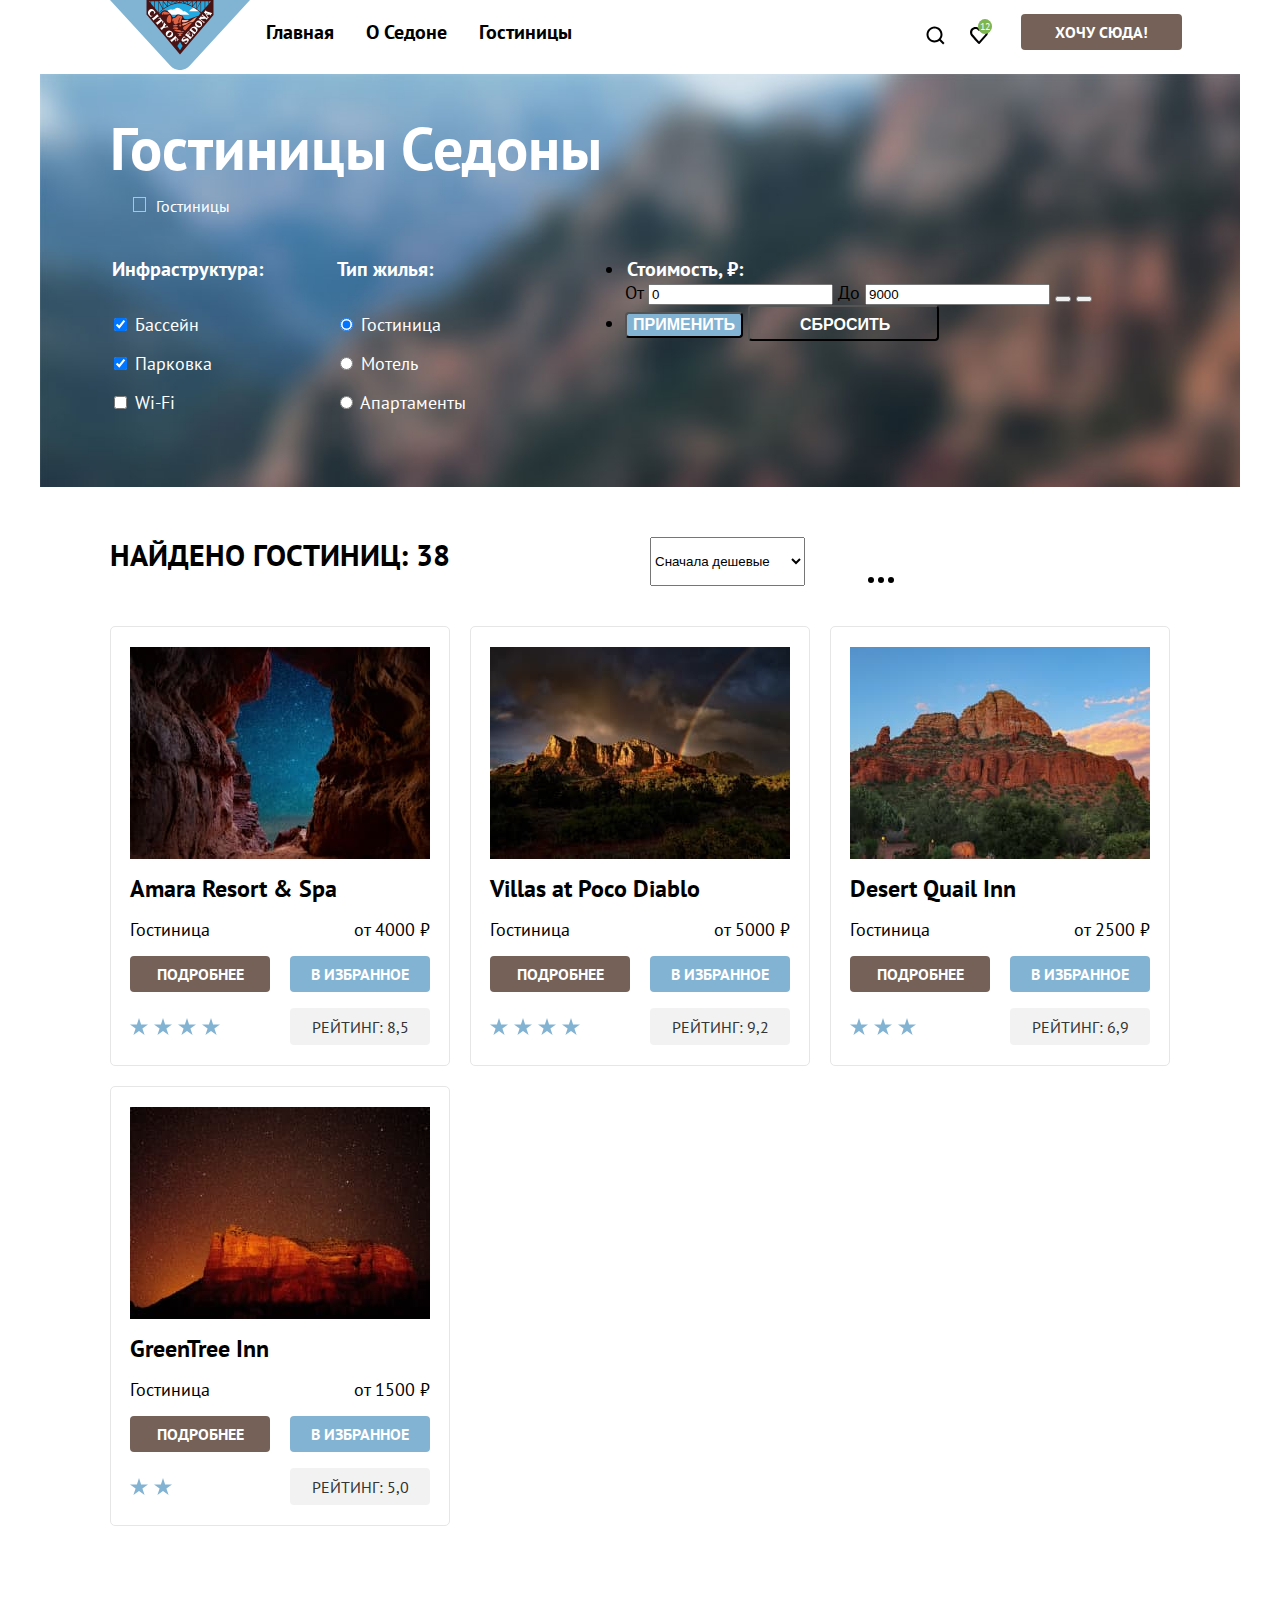
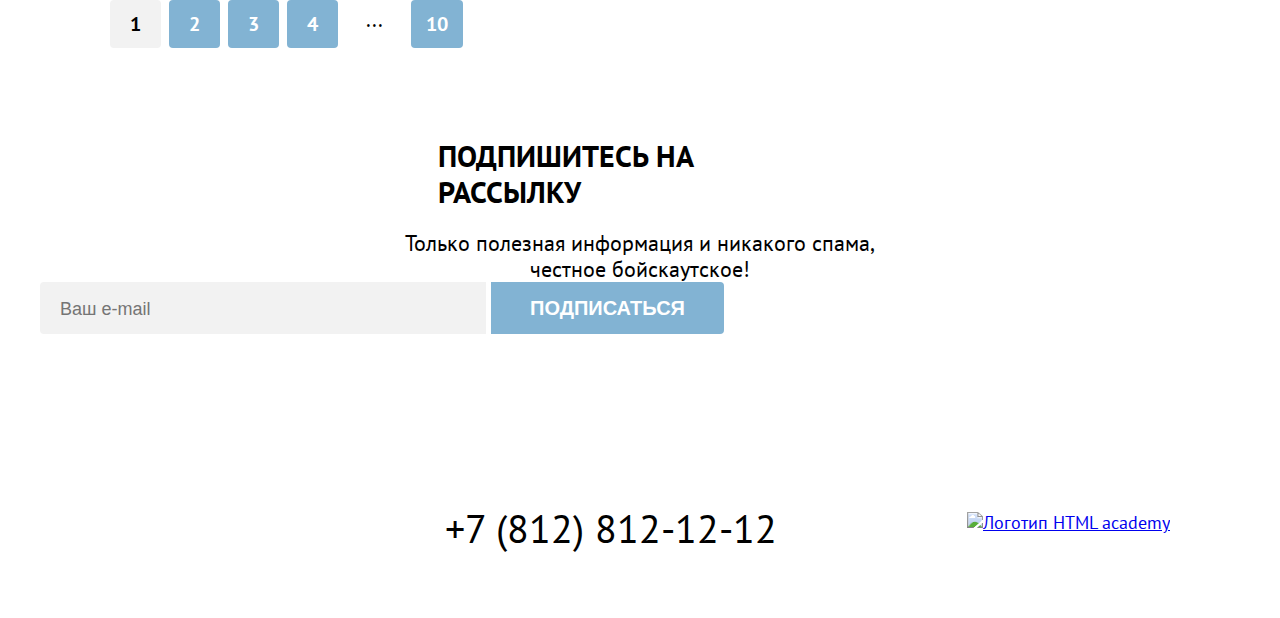
==== commit 3ed4c406: "ДЗ 8.26. Декоративные элементы всех страниц" ====
--- a/catalog.html
+++ b/catalog.html
@@ -48,7 +48,7 @@
           <h1 class="inner-header-title">Гостиницы Седоны</h1>
           <ul class="breadcrumbs">
             <li class="breadcrumbs-item">
-              <a class="breadcrumbs-home-link" href="index.html">Главная</a>
+              <a class="breadcrumbs-home-link" href="index.html"></a>
             </li>
             <li class="breadcrumbs-item">
               <img class="breadcrumbs-item-logo">
@@ -106,93 +106,98 @@
               </ul>
             </fieldset>
             <fieldset class="catalog-filter-group-right">
-              <legend class="catalog-filter-title">Стоимость, ₽:</legend>
-              <label class="filter-range-control">От <input type="text" name="min-interval" value="0"></label>
-              <label class="filter-range-control">До <input type="text" name="max-interval" value="9000"></label>
-              <button class="filter-range-handle min" type="button">
-                <span class="visually-hidden ">Управление нижней границей стоимости</span>
-              </button>
-              <button class="range-toggle toggle-max" type="button">
-                <span class="visually-hidden ">Управление верхней границей стоимости</span>
-              </button>
-              <button class="catalog-filter-submit" type="submit">Применить</button>
-              <button class="catalog-filter-reset" type="reset">Сбросить</button>
-              </form>
+              <li class="catalog-filter-price">
+                <legend class="catalog-filter-title">Стоимость, ₽:</legend>
+                <label class="filter-range-control">От <input type="text" name="min-interval" value="0"></label>
+                <label class="filter-range-control">До <input type="text" name="max-interval" value="9000"></label>
+                <button class="filter-range-handle min" type="button">
+                  <span class="visually-hidden ">Управление нижней границей стоимости</span>
+                </button>
+                <button class="range-toggle toggle-max" type="button">
+                  <span class="visually-hidden ">Управление верхней границей стоимости</span>
+                </button>
+              </li>
+              <li class="catalog-filter-buttons">
+                <button class="catalog-filter-submit" type="submit">Применить</button>
+                <button class="catalog-filter-reset" type="reset">Сбросить</button>
+              </li>
             </fieldset>
         </section>
         <section class="catalog-products" data-test="catalog">
-          <h2 class="catalog-products-title">Найдено гостиниц: <span>38</span></h2>
-          <select class="select-control" aria-label="Сортировка">
-            <option value="cheap" selected>Сначала дешевые</option>
-            <option value="popular">Сначала популярные</option>
-            <option value="expensive">Сначала дорогие</option>
-          </select>
-          <ul class="view-buttons">
-            <li class="view-buttons-item">
-              <a class="view-button-tile" href="#">
-                <span class="visually-hidden">Показать плиткой</span>
-              </a>
-            </li>
-            <li class="view-buttons-item">
-              <a class="view-button-card" href="#">
-                <span class="visually-hidden">Показать карточками</span>
-              </a>
-            </li>
-            <li class="view-buttons-item">
-              <a class="view-button-list" href="#">
-                <span class="visually-hidden">Показать списком</span>
-              </a>
-            </li>
-          </ul>
+          <div class="sorting-container">
+            <h2 class="catalog-products-title">Найдено гостиниц: <span>38</span></h2>
+            <select class="select-control" aria-label="Сортировка">
+              <option value="cheap" selected>Сначала дешевые</option>
+              <option value="popular">Сначала популярные</option>
+              <option value="expensive">Сначала дорогие</option>
+            </select>
+            <ul class="view-buttons">
+              <li class="view-buttons-item">
+                <a class="view-button-tile" href="#">
+                  <span class="visually-hidden">Показать плиткой</span>
+                </a>
+              </li>
+              <li class="view-buttons-item">
+                <a class="view-button-card" href="#">
+                  <span class="visually-hidden">Показать карточками</span>
+                </a>
+              </li>
+              <li class="view-buttons-item">
+                <a class="view-button-list" href="#">
+                  <span class="visually-hidden">Показать списком</span>
+                </a>
+              </li>
+            </ul>
+          </div>
           <ul class="product-list">
             <li class="product-card">
               <a class="product-card-link" href="#">
                 <img class="product-card-image" src="images/hotel-1.jpg" width="300" height="212" alt="Amara Resort & Spa">
-                <h3 class="product-card-title">Amara Resort & Spa</h3>
+                <a class="product-card-title">Amara Resort & Spa</a>
               </a>
               <p class="product-card-type">Гостиница</p>
               <p class="product-card-price">от 4000 ₽</p>
               <a class="product-card-button" href="#">Подробнее</a>
               <a class="add-favorite-button" href="#">В Избранное</a>
               <p class="product-card-stars product-card-stars-4"><span class="visually-hidden">4 звезды</span></p>
-              <p class="product-card-raiting">Рейтинг: <span>8,5</span></p>
+              <a class="product-card-raiting">Рейтинг: <span>8,5</span></a>
             </li>
             <li class="product-card">
               <a class="product-card-link" href="#">
                 <img class="product-card-image" src="images/hotel-2.jpg" width="300" height="212"
                   alt="Villas at Poco Diablo">
-                <h3 class="product-card-title">Villas at Poco Diablo</h3>
+                <a class="product-card-title">Villas at Poco Diablo</a>
               </a>
               <p class="product-card-type">Гостиница</p>
               <p class="product-card-price">от 5000 ₽</p>
               <a class="product-card-button" href="#">Подробнее</a>
               <a class="add-favorite-button" href="#">В Избранное</a>
               <p class="product-card-stars product-card-stars-4"><span class="visually-hidden">4 звезды</span></p>
-              <p class="product-card-raiting">Рейтинг: <span>9,2</span></p>
+              <a class="product-card-raiting">Рейтинг: <span>9,2</span></a>
             </li>
             <li class="product-card">
               <a class="product-card-link" href="#">
                 <img class="product-card-image" src="images/hotel-3.jpg" width="300" height="212" alt="Desert Quail Inn">
-                <h3 class="product-card-title">Desert Quail Inn</h3>
+                <a class="product-card-title">Desert Quail Inn</a>
               </a>
               <p class="product-card-type">Гостиница</p>
               <p class="product-card-price">от 2500 ₽</p>
               <a class="product-card-button" href="#">Подробнее</a>
               <a class="add-favorite-button" href="#">В Избранное</a>
               <p class="product-card-stars product-card-stars-3"><span class="visually-hidden">3 звезды</span></p>
-              <p class="product-card-raiting">Рейтинг: <span>6,9</span></p>
+              <a class="product-card-raiting">Рейтинг: <span>6,9</span></a>
             </li>
             <li class="product-card">
               <a class="product-card-link" href="#">
                 <img class="product-card-image" src="images/hotel-4.jpg" width="300" height="212" alt="GreenTree Inn">
-                <h3 class="product-card-title">GreenTree Inn</h3>
+                <a class="product-card-title">GreenTree Inn</a>
               </a>
               <p class="product-card-type">Гостиница</p>
               <p class="product-card-price">от 1500 ₽</p>
               <a class="product-card-button" href="#">Подробнее</a>
               <a class="add-favorite-button" href="#">В Избранное</a>
               <p class="product-card-stars product-card-stars-2"><span class="visually-hidden">2 звезды</span></p>
-              <p class="product-card-raiting">Рейтинг: <span>5,0</span></p>
+              <a class="product-card-raiting">Рейтинг: <span>5,0</span></a>
             </li>
           </ul>
           <ul class="pagination">
@@ -220,11 +225,9 @@
           <h2 class="subscribe-title-catalog">Подпишитесь на рассылку</h2>
           <p class="subscribe-description-catalog">Только полезная информация и никакого спама, честное бойскаутское!</p>
           <form class="subscribe-form" action="https://echo.htmlacademy.ru/" method="post">
-            <p class="subscribe-form-name">
-              <label class="visually-hidden" for="user-email">Ваш e-mail</label>
-              <input class="text" type="text" name="user-email" placeholder="Ваш e-mail" id="user-email">
-            </p>
-            <button class="subscribe-button" type="submit">Подписаться</button>
+            <label class="visually-hidden" for="subscribe-email">Подписаться</label>
+            <input class="field" type="text" name="appointment-date" placeholder="Ваш e-mail" id="subscribe-email">
+            <button class="button subscribe-button" type="submit">Подписаться</button>
           </form>
         </section>
       </div>
--- a/styles/styles.css
+++ b/styles/styles.css
@@ -37,37 +37,71 @@
 
 .navigation {
   display: flex;
-  width: 1060px;
+  padding: 0 0 0 70px;
   margin: 0 auto;
 }
 
 .navigation-list {
-  width: 507px;
-  margin: 0;
-  padding: 0;
+  display: flex;
+  margin: 0;
+  padding: 0;
+  list-style-type: none;
+}
+
+.navigation-link {
+  display: flex;
+  justify-content: space-between;
+  margin: 0;
+  padding: 20px 16px;
+  list-style-type: none;
+  font-size: 20px;
+  font-weight: 700;
+  line-height: 24px;
+  color: #000000;
+  text-decoration: none;
 }
 
 .navigation-user {
-  max-width: 268px;
-  margin-left: auto;
-}
-
-.navigation-link {
-  font-size: 20px;
-  font-weight: 700;
-  line-height: 24px;
-  text-align: left;
-  color: #000000;
-  text-decoration: none;
-}
-
-.navigation-user-link-favorite {
+  display: grid;
+  grid-template-columns: repeat(2, 44px);
+  margin: 0 0 0 285px;
+}
+
+.navigation-user-item:nth-of-type(1) {
+  background-image: url("../images/icons-search.svg");
+  background-repeat: no-repeat;
+  background-position: center;
+  margin-top: -5px;
+  list-style-type: none;
+  cursor: pointer;
+}
+
+.navigation-user-item:nth-of-type(2) {
+  background-image: url("../images/icons-heart.svg");
+  background-repeat: no-repeat;
+  background-position: center;
+  margin-top: -5px;
+  list-style-type: none;
+  cursor: pointer;
+}
+
+.notification-badge {
   font-size: 10px;
   line-height: 10px;
   text-align: center;
   color: #ffffff;
-  text-decoration: none;
   background: #7db54f;
+  border-radius: 50%;
+  margin-left: 25px;
+  padding: 1px 2px;
+  list-style-type: none;
+  position: relative;
+  top: 18px;
+  right: 4px;
+}
+
+.navigation-user-link-favorite {
+  text-decoration: none;
 }
 
 .header-button {
@@ -77,13 +111,12 @@
   text-align: center;
   color: #ffffff;
   background-color: #756157;
-  width: 160px;
-  height: 36px;
-  padding: 8px, 50px, 8px, 50px;
-  border-radius: 4px;
-  gap: 10px;
-  text-decoration: none;
-  text-transform: uppercase;
+  padding: 8px 34px 8px 34px;
+  margin: 14px 0 24px 20px;
+  border-radius: 4px;
+  text-decoration: none;
+  text-transform: uppercase;
+  display: inline-block;
 }
 
 .visually-hidden {
@@ -93,99 +126,190 @@
 
 /* main */
 
-.main-container {
+.main-index {
+  display: flex;
+  flex-direction: column;
+  width: 1200px;
   flex-grow: 1;
-}
-
-.page-container {
-  width: 1200px;
-  margin: 0 auto;
 }
 
 .hero {
   width: 1200px;
-  height: 485px;
   background-color: #f2f2f2;
   background-image: url("../images/divider-vector.svg"), url("../images/index-background.jpg");
   background-size: 100% auto, cover;
   background-repeat: no-repeat;
   background-position: left bottom, left top;
+  margin-top: -10px;
+  z-index: -1;
 }
 
 .hero-img {
   display: block;
   margin: 0 auto;
-}
-
-.lead {
+  padding: 51px 371px 82px 371px;
+}
+
+.lead-first {
   font-size: 30px;
   font-weight: 700;
   line-height: 36px;
   text-align: center;
   text-transform: uppercase;
-}
-
-.advantages {
+  margin: 69px 290px 0 290px;
+}
+
+.basic-first {
   font-size: 22px;
   font-weight: 400;
   line-height: 26px;
   text-align: center;
-}
-
-.advantages-item-wide {
-  display: flex;
-  width: 1200px;
-  margin: 0;
-  padding: 0;
-  text-align: center;
+  margin-top: 25px;
+  margin-bottom: 69px;
+}
+
+.advantages-list {
+  display: grid;
+  grid-template-columns: repeat(3, 400px);
+  grid-template-rows: repeat(3, 385px);
+  font-size: 22px;
+  font-weight: 400;
+  line-height: 26px;
+  text-align: center;
+  margin: 0;
+  padding: 0;
+}
+
+.advantages-item:first-child  {
+  grid-column: 1 / 2;
+  grid-row: 1 / 2;
   background-color: #82b3d3;
-}
-
-.advantages-item-wide .advantages-title {
+  list-style-type: none;
+}
+
+.advantages-item:first-child .rectangle,
+.advantages-item:last-child .rectangle  {
+  width: 60px;
+  height: 2px;
+  background: #ffffff4d;
+  position: relative;
+  top: 30px;
+  left: 170px;
+}
+
+.advantages-item:first-child .advantages-title,
+.advantages-item:last-child .advantages-title,
+.advantages-item:first-child .advantages-description,
+.advantages-item:last-child .advantages-description {
+  color: #ffffff;
+}
+
+.advantages-item .advantages-title {
   font-size: 24px;
   font-weight: 700;
   line-height: 28px;
   text-align: center;
   text-transform: uppercase;
-  color: #ffffff;
-  background-color: #82b3d3;
-}
-
-.advantages-item-wide .advantages-description {
-  line-height: 21px;
-  text-align: center;
-  color: #ffffff;
-  background-color: #82b3d3;
-}
-
-.advantages-list {
-  display: flex;
-  background: #83B3D31F;
-}
-
-.advantages-title {
-  font-size: 24px;
-  font-weight: 700;
-  line-height: 28px;
-  text-align: center;
-  text-transform: uppercase;
-  color: #000000;
-}
-
-.advantages-description {
+  margin: 102px 112px 0 112px;
+}
+
+.advantages-item .advantages-description {
   font-size: 18px;
   line-height: 21px;
-  color: #000000;
-}
-
-.infrastructure-item {
-  width: 1200px;
+  text-align: center;
+  margin: 62px 85px 102px 85px;
+}
+
+.advantages-item:nth-child(3) {
+  grid-column: 1 / 2;
+  grid-row: 2 / 3;
   background-color: #83b3d31f;
+  list-style-type: none;
+}
+
+.advantages-item:nth-child(4) {
+  grid-column: 2 / 3;
+  grid-row: 2 / 3;
+  background-color: #83b3d333;
+  list-style-type: none;
+}
+
+.advantages-item:nth-child(5) {
+  grid-column: 3 / 4;
+  grid-row: 2 / 3;
+  background-color: #83b3d31f;
+  list-style-type: none;
+}
+
+.advantages-item:nth-child(3) .rectangle,
+.advantages-item:nth-child(4) .rectangle,
+.advantages-item:nth-child(5) .rectangle {
+  width: 60px;
+  height: 2px;
+  background: #0000004d;
+  position: relative;
+  top: 30px;
+  left: 170px;
+}
+
+.advantages-img:nth-child(2) {
+  grid-column: 1 / 4;
+  grid-row: 3 / 4;
+}
+
+.advantages-item:last-child {
+  grid-column: 3 / 4;
+  grid-row: 3 / 4;
+  background-color: #82b3d3;
+  list-style-type: none;
+}
+
+.lead-last {
+  font-size: 30px;
+  font-weight: 700;
+  line-height: 36px;
+  text-align: center;
+  text-transform: uppercase;
+  margin: 64px 347px 0 347px;
+}
+
+.basic-last {
+  font-size: 22px;
+  font-weight: 400;
+  line-height: 26px;
+  text-align: center;
+  margin-top: 20px;
+  margin-bottom: 64px;
 }
 
 .infrastructure-list {
-  display: flex;
-  flex-direction: row;
+  display: grid;
+  grid-template-columns: repeat(3, 400px);
+  grid-template-rows: 385px;
+  padding: 0;
+  margin: 0;
+  list-style-type: none;
+}
+
+.infrastructure-item:nth-of-type(1) {
+  background-color:  #83b3d31f;
+  background-image: url("../images/home.svg");
+  background-repeat: no-repeat;
+  background-position: top 82px right 163px;
+}
+
+.infrastructure-item:nth-of-type(2) {
+  background-color: #ffffff;
+  background-image: url("../images/food.svg");
+  background-repeat: no-repeat;
+  background-position: top 82px right 163px;
+}
+
+.infrastructure-item:nth-of-type(3) {
+  background-color:  #83b3d31f;
+  background-image: url("../images/souvenir.svg");
+  background-repeat: no-repeat;
+  background-position: top 82px right 163px;
 }
 
 .infrastructure-title {
@@ -194,27 +318,13 @@
   line-height: 28px;
   text-align: center;
   text-transform: uppercase;
+  margin-top: 183px;
+  margin-bottom: 30px;
 }
 
 .infrastructure-description {
   text-align: center;
-}
-
-.infrastructure-item-light {
-  width: 1200px;
-  background-color: #ffffff;
-}
-
-.infrastructure-title-light {
-  font-size: 24px;
-  font-weight: 700;
-  line-height: 28px;
-  text-align: center;
-  text-transform: uppercase;
-}
-
-.infrastructure-description-light {
-  text-align: center;
+  margin: 0 85px 81px 85px;
 }
 
 .search-title {
@@ -223,12 +333,14 @@
   line-height: 36px;
   text-align: center;
   text-transform: uppercase;
+  margin: 96px 451px 0 451px;
 }
 
 .search-description {
   font-size: 22px;
   line-height: 26px;
   text-align: center;
+  margin: 20px 304px 54px 304px;
 }
 
 .search-button {
@@ -240,13 +352,17 @@
   color: #ffffff;
   background-color: #756157;
   text-decoration: none;
-  margin-left: 412px;
+  padding: 8px 50px 8px 50px;
+  border-radius: 4px;
+  gap: 10px;
+  margin: 0 412px 0 412px;
 }
 
 .subscribe {
   background-image: url("../images/subscribe-background.jpg");
   background-repeat: no-repeat;
   background-size: cover;
+  margin-top: 96px;
 }
 
 .subscribe-title {
@@ -254,6 +370,7 @@
   font-weight: 700;
   line-height: 36px;
   text-align: center;
+  margin: 0;
   padding-top: 96px;
   color: #ffffff;
   text-transform: uppercase;
@@ -263,16 +380,24 @@
   font-size: 22px;
   line-height: 26px;
   text-align: center;
-  padding-top: 20px;
-  color: #ffffff;
-}
+  margin: 20px 362px 54px 362px;
+  color: #ffffff;
+}
+
 .subscribe-form {
-  padding: 54px 258px 104px;
+  display: flex;
+  align-items: baseline;
+  margin: 54px 0 0 258px;
 }
 
 .field {
   line-height: 24px;
-  text-align: left;
+  font-size: 18px;
+  font-weight: 400;
+  padding: 15px 194px 13px 20px;
+  border: none;
+  border-radius: 4px 0 0 4px;
+  gap: 260px;
 }
 
 .subscribe-button {
@@ -282,30 +407,62 @@
   text-align: center;
   color: #ffffff;
   text-transform: uppercase;
-  width: Hug (232px);
-  height: Hug (52px);
-  left: 452px;
-  padding: 8px, 50px, 8px, 50px;
-  border-radius: 0, 4px, 4px, 0;
-  gap: 10px;
+  margin: 0 258px 104px 0;
+  padding: 8px 39px 8px 39px;
+  border: none;
+  border-radius: 0 4px 4px 0;
   background: #82b3d3;
+  cursor: pointer;
 }
 
 /* footer */
 
 .footer {
 display: flex;
-margin: 70px;
-width: 1060px;
+margin: 45px;
 justify-content:space-between;
 }
 
+.footer-social-list {
+  display: grid;
+  grid-template-columns: repeat(3, 48px);
+  grid-template-rows: 40px;
+  margin: 0;
+  padding: 0;
+  cursor: pointer;
+}
+
+.footer-social-item:nth-of-type(1) {
+  background-image: url("../images/vk.svg");
+  background-repeat: no-repeat;
+  background-position: center;
+  list-style-type: none;
+}
+
+.footer-social-item:nth-of-type(2) {
+  background-image: url("../images/telegram.svg");
+  background-repeat: no-repeat;
+  background-position: center;
+  list-style-type: none;
+}
+
+.footer-social-item:nth-of-type(3) {
+  background-image: url("../images/youtube.svg");
+  background-repeat: no-repeat;
+  background-position: center;
+  list-style-type: none;
+}
+
+.footer-logo {
+  margin-top: 4px;
+}
 /* catalog */
 
 .filters {
   background-image: url("../images/catalog-background.jpg");
   background-repeat: no-repeat;
   background-size: cover;
+  max-width: 1200px;
 }
 
 .inner-header-title {
@@ -314,18 +471,50 @@
   line-height: 78px;
   text-align: left;
   color: #ffffff;
+  margin: 0 0 0 70px;
+  padding-top: 35px;
+}
+
+.breadcrumbs {
+  display: flex;
+  margin: 8px 0 0 70px;
+  padding: 0;
+  list-style-type: none;
+}
+
+.breadcrumbs-item {
+  margin: 0;
+  padding: 0;
 }
 
 .breadcrumbs-home-link {
-  font-size: 16px;
-  text-align: left;
-  color: #ffffff;
+  width: 13px;
+  height: 15px;
+  background-image: url("../images/icons-home.svg");
+  background-repeat: no-repeat;
+  background-position: center;
+  list-style-type: none;
+  display: inline-block;
+}
+
+.breadcrumbs-item-logo {
+  width: 13px;
+  height: 15px;
+  background-image: url("../images/icons-breadcrumbs.svg");
+  background-repeat: no-repeat;
+  background-position: center;
+  list-style-type: none;
+  margin-left: 10px;
+  display: inline-block;
+  border-style: none;
 }
 
 .breadcrumbs-link {
   font-size: 16px;
   text-align: left;
   color: #ffffff;
+  margin-left: 10px;
+  text-decoration: none;
 }
 
 .catalog-filter {
@@ -334,12 +523,16 @@
 
 .catalog-filter-group-left {
   width: 150px;
-  margin-left: 70px;
+  margin: 40px 0 0 70px;
+  border-style: none;
+  padding: 0;
 }
 
 .catalog-filter-group-right {
   width: 549px;
-  margin-right: 70px;
+  margin: 40px 0 70px 140px;
+  padding: 0;
+  border-style: none;
 }
 
 .catalog-filter-title {
@@ -350,10 +543,17 @@
   color: #ffffff;
 }
 
+.catalog-filter-list {
+  padding: 0;
+  margin: 32px 0 73px 0;
+}
+
 .catalog-filter-item {
   line-height: 23px;
   text-align: left;
   color: #ffffff;
+  list-style-type: none;
+  margin-top: 16px;
 }
 
 .filter-range-control {
@@ -375,6 +575,7 @@
   border-radius: 4px;
   gap: 10px;
   background: #82b3d3;
+  cursor: pointer;
 }
 
 .catalog-filter-reset {
@@ -386,15 +587,18 @@
   color: #ffffff;
   width: 191px;
   height: 36px;
-  padding: 8px, 50px, 8px, 50px;
+  padding: 8px 50px 8px 50px;
   border-radius: 4px;
   gap: 10px;
   background: transparent;
-}
-
-.product-list {
-  display: flex;
-  width: 1060px;
+  cursor: pointer;
+}
+
+.sorting-container {
+  display: flex;
+  margin: 50px 70px 40px 70px;
+  padding: 0;
+  height: 49px;
 }
 
 .catalog-products-title {
@@ -403,13 +607,63 @@
   line-height: 36px;
   text-align: left;
   text-transform: uppercase;
+  margin: 0;
+  padding: 0;
 }
 
 .select-control {
+  display: flex;
+  margin-left: 200px;
+  text-align: left;
+}
+
+.view-buttons {
+  display: flex;
+  margin-left: 70px;
+  width: 48px;
+  height: 48px;
+  padding: 14px 12px 14px 12px;
+  border-radius: 4px;
+  border: 2px;
+  gap: 10px;
+}
+
+.product-list {
+  display: grid;
+  grid-template-columns: repeat(3, 340px);
+  list-style-type: none;
+  margin: 40px 70px 80px 70px;
+  padding: 0;
+  gap: 20px;
+}
+
+.product-card {
+  display: grid;
+  grid-template-rows: 232px 28px 21px 36px 57px;
+  grid-template-columns: repeat(2, 140px);
+  gap: 16px 20px;
+  border: 1px solid #E6E6E6;
+  border-radius: 5px;
+  justify-content: center;
+}
+
+.product-card-image {
+  padding-top: 20px;
+}
+
+.product-card-title {
+  grid-column: 1 / -1;
+  grid-row: 2 / 3;
+  margin: 0;
+  font-size: 24px;
+  font-weight: 700;
+  line-height: 28px;
   text-align: left;
 }
 
 .product-card-link {
+  grid-column: 1 / -1;
+  grid-row: 1 / 2;
   font-size: 24px;
   font-weight: 700;
   line-height: 28px;
@@ -417,12 +671,19 @@
   color: #000000;
   text-decoration: none;
 }
+
 .product-card-type {
   text-align: left;
+  margin: 0;
+  grid-column: 1 / 2;
+  grid-row: 3 / 4;
 }
 
 .product-card-price {
-  text-align: left;
+  text-align: right;
+  margin: 0;
+  grid-column: 2 / 3;
+  grid-row: 3 / 4;
 }
 
 .product-card-button {
@@ -430,15 +691,14 @@
   font-weight: 700;
   line-height: 20px;
   text-align: center;
-  text-transform: uppercase;
-  color: #ffffff;
-  text-decoration: none;
-  width: Fill (140px);
-  height: Hug (36px);
-  padding: 8px, 50px, 8px, 50px;
-  border-radius: 4px;
-  gap: 10px;
+  padding-top: 8px;
+  text-transform: uppercase;
+  color: #ffffff;
+  text-decoration: none;
+  border-radius: 4px;
   background: #756157;
+  grid-column: 1 / 2;
+  grid-row: 4 / 5;
 }
 
 .add-favorite-button {
@@ -449,25 +709,64 @@
   text-transform: uppercase;
   color: #ffffff;
   text-decoration: none;
-  width: 140px;
-  height: 36px;
-  padding: 8px, 50px, 8px, 50px;
-  border-radius: 4px;
-  gap: 10px;
+  padding-top: 8px;
+  border-radius: 4px;
   background: #82b3d3;
+  grid-column: 2 / 3;
+  grid-row: 4 / 5;
+}
+
+.add-favorite-button:hover {
+  background: #7db54f;
+}
+
+.product-card-stars-2 {
+  grid-column: 1 / 2;
+  grid-row: 5 / 6;
+  background-image: url("../images/rating-star-2.svg");
+  background-position: left;
+  margin: 0 0 20px 0;
+  background-repeat: no-repeat;
+}
+
+.product-card-stars-3 {
+  grid-column: 1 / 2;
+  grid-row: 5 / 6;
+  background-image: url("../images/rating-star-3.svg");
+  background-position: left;
+  margin: 0 0 20px 0;
+  background-repeat: no-repeat;
+}
+
+.product-card-stars-4 {
+  grid-column: 1 / 2;
+  grid-row: 5 / 6;
+  background-image: url("../images/rating-star-4.svg");
+  background-position: left;
+  margin: 0 0 20px 0;
+  background-repeat: no-repeat;
 }
 
 .product-card-raiting {
   font-size: 16px;
   line-height: 20px;
   text-align: center;
+  text-transform: uppercase;
+  color: #333333;
   padding-top: 9px;
-  text-transform: uppercase;
-  color: #333333;
-  width: 140px;
-  height: 37px;
+  margin-bottom: 20px;
   border-radius: 4px;
   background: #f2f2f2;
+  grid-column: 2 / 3;
+  grid-row: 5 / 6;
+}
+
+.pagination {
+  display: flex;
+  gap: 8px;
+  margin: 40px 70px 60px 70px;
+  padding: 0;
+  list-style-type: none;
 }
 
 .pagination-current {
@@ -475,7 +774,10 @@
   font-weight: 700;
   line-height: 36px;
   color: #000000;
-  text-decoration: none;
+  background: #f2f2f2;
+  text-decoration: none;
+  padding: 11px 20px 11px 20px;
+  border-radius: 4px;
 }
 
 .pagination-link {
@@ -485,6 +787,22 @@
   color: #ffffff;
   background: #82b3d3;
   text-decoration: none;
+  padding: 11px 20px 11px 20px;
+  border-radius: 4px;
+}
+
+.pagination-text {
+  font-size: 22px;
+  font-weight: 400;
+  line-height: 26px;
+  color: #000000;
+  background: #ffffff;
+  text-decoration: none;
+  padding: 16px 20px 16px 20px;
+}
+
+.pagination-item:last-of-type .pagination-link {
+  padding: 11px 15px 11px 15px;
 }
 
 .subscribe-title-catalog {
@@ -493,17 +811,23 @@
   line-height: 36px;
   color: #000000;
   text-transform: uppercase;
+  margin: 96px 398px 0 398px;
 }
 
 .subscribe-description-catalog {
   font-size: 22px;
   line-height: 26px;
   color: #000000;
-  text-align: left;
+  text-align: center;
+  margin: 20px 362px 0 362px;
 }
 
 .subscribe-form-name {
   text-align: left;
+}
+
+.field {
+  background-color: #f2f2f2;
 }
 
 /* catalog footer */
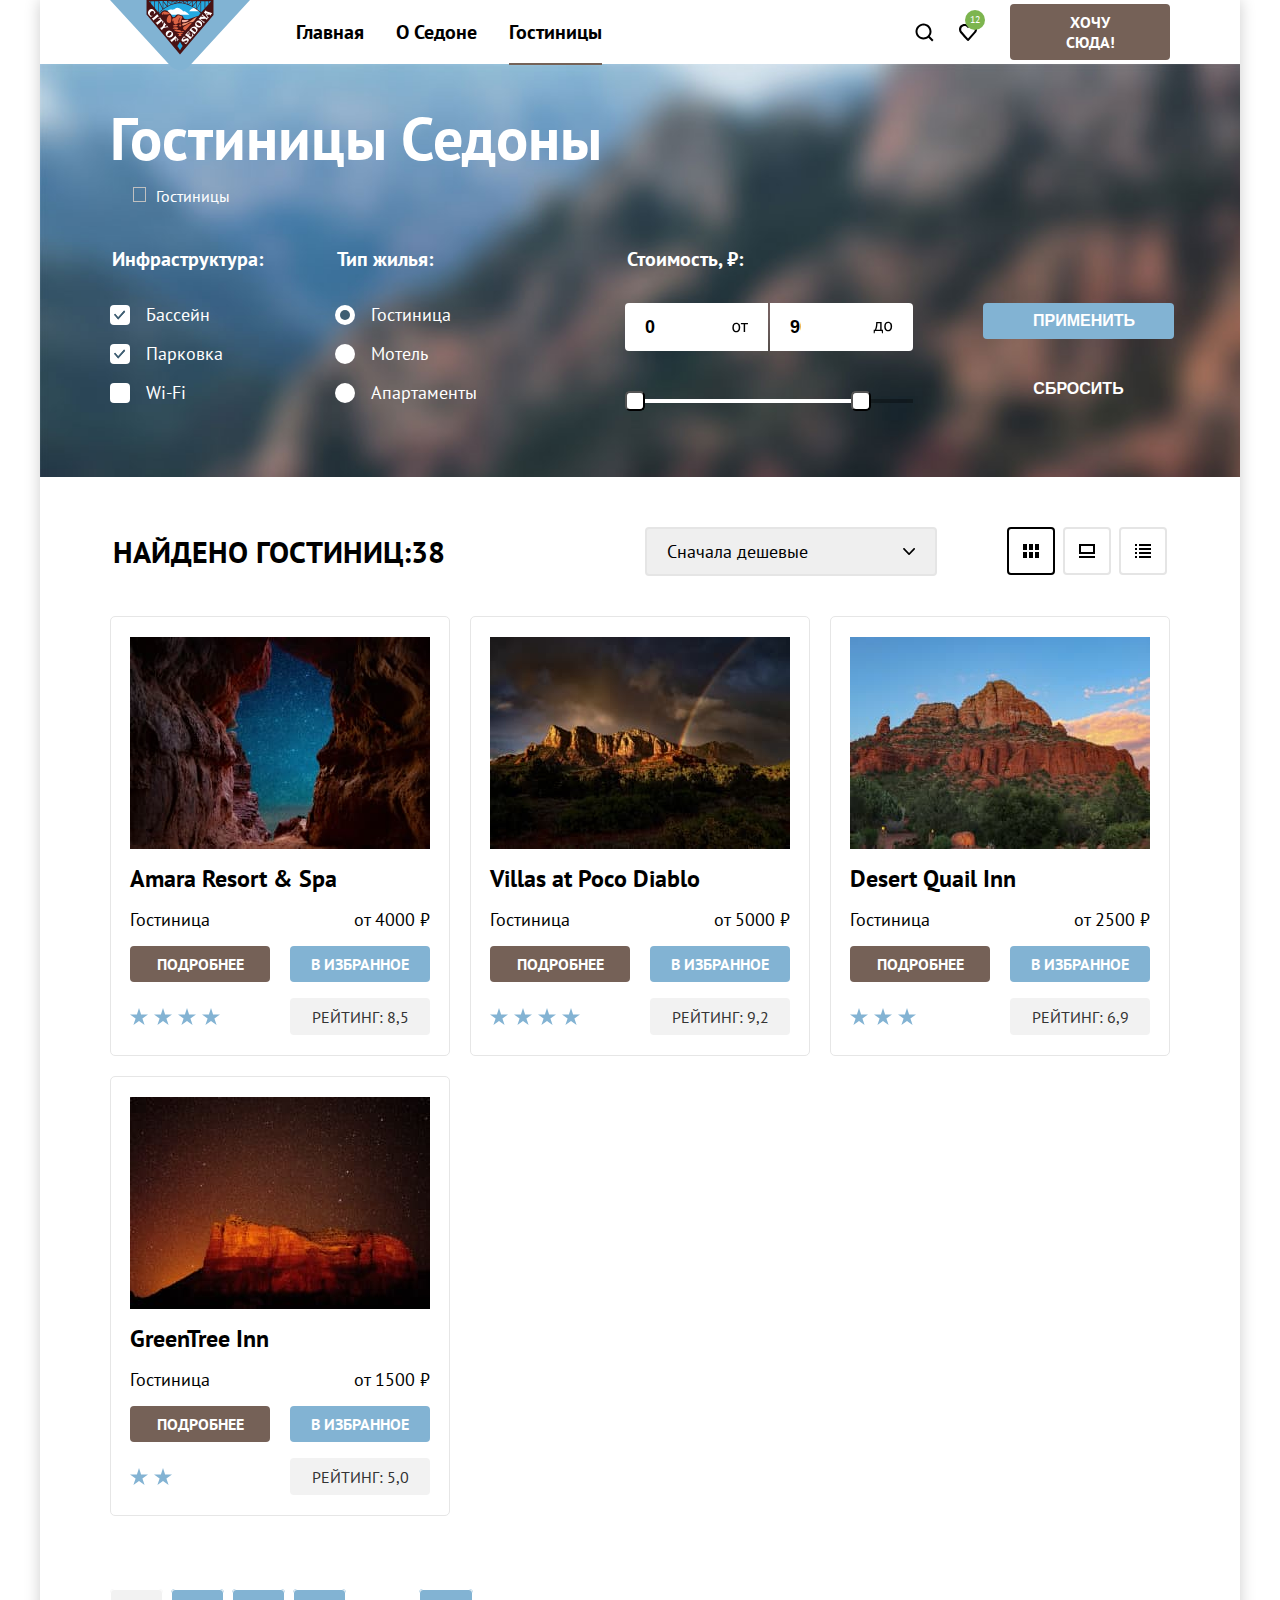
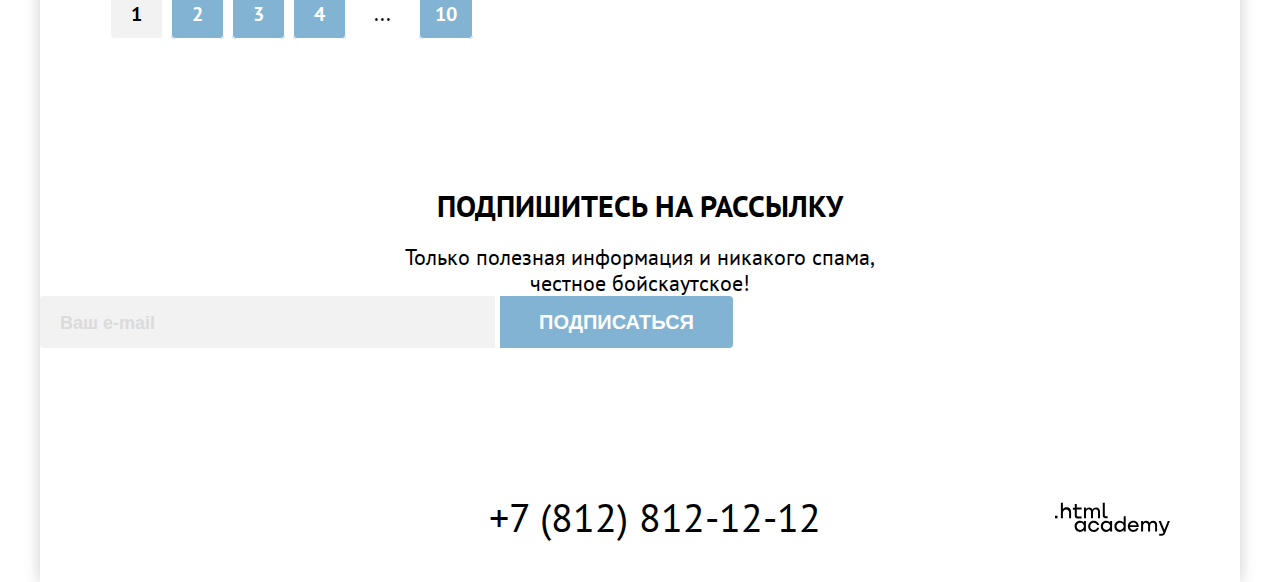
==== commit 1a2e3680: "ДЗ 9.20 Попапы, слайдеры, формы" ====
--- a/catalog.html
+++ b/catalog.html
@@ -13,17 +13,17 @@
     <header class="page-header" data-test="header">
       <nav class="navigation">
         <a class="navigation-logo" href="#">
-          <img class="page-header-logo" src="images/logo.svg" width="140" height="70" alt="Логотип города Седона">
+          <img class="page-header-logo" src="images/logo.svg" alt="Логотип города Седона">
         </a>
         <ul class="navigation-list">
           <li class="navigation-item">
-            <a class="navigation-link navigation-link-current" href="index.html">Главная</a>
+            <a class="navigation-link" href="index.html">Главная</a>
           </li>
           <li class="navigation-item">
             <a class="navigation-link" href="#">О Седоне</a>
           </li>
           <li class="navigation-item">
-            <a class="navigation-link" href="catalog.html">Гостиницы</a>
+            <a class="navigation-link navigation-link-current" href="#">Гостиницы</a>
           </li>
         </ul>
         <ul class="navigation-user">
@@ -38,12 +38,13 @@
               <span class="notification-badge">12</span>
             </a>
           </li>
+
+          <a class="header-button" href="#">Хочу сюда!</a>
         </ul>
-        <a class="header-button" href="#">Хочу сюда!</a>
       </nav>
     </header>
     <main class="main-inner main-container" data test="main">
-      <div class="page-container">
+
         <section class="filters" data test="filter">
           <h1 class="inner-header-title">Гостиницы Седоны</h1>
           <ul class="breadcrumbs">
@@ -64,20 +65,23 @@
               <ul class="catalog-filter-list">
                 <li class="catalog-filter-item">
                   <label class="control">
-                    <input class="control-input" type="checkbox" name="Бассейн" checked>
-                    Бассейн
-                  </label>
-                </li>
-                <li class="catalog-filter-item">
-                  <label class="control">
-                    <input class="control-input" type="checkbox" name="Парковка" checked>
-                    Парковка
-                  </label>
-                </li>
-                <li class="catalog-filter-item">
-                  <label class="control">
-                    <input class="control-input" type="checkbox" name="Wi-Fi">
-                    Wi-Fi
+                    <input class="visually-hidden control-input" type="checkbox" name="swimming pool" checked>
+                    <span class="control-mark"></span>
+                    <span class="control-label">Бассейн</span>
+                  </label>
+                </li>
+                <li class="catalog-filter-item">
+                  <label class="control">
+                    <input class="visually-hidden control-input" type="checkbox" name="parking" checked>
+                    <span class="control-mark"></span>
+                    <span class="control-label">Парковка</span>
+                  </label>
+                </li>
+                <li class="catalog-filter-item">
+                  <label class="control">
+                    <input class="visually-hidden control-input" type="checkbox" name="Wi-Fi">
+                    <span class="control-mark"></span>
+                    <span class="control-label">Wi-Fi</span>
                   </label>
                 </li>
               </ul>
@@ -87,41 +91,55 @@
               <ul class="catalog-filter-list">
                 <li class="catalog-filter-item">
                   <label class="control">
-                    <input class="control-input" type="radio" name="hotel-group" value="hotel" checked>
-                    Гостиница
-                  </label>
-                </li>
-                <li class="catalog-filter-item">
-                  <label class="control">
-                    <input class="control-input" type="radio" name="hotel-group" value="motel">
-                    Мотель
-                  </label>
-                </li>
-                <li class="catalog-filter-item">
-                  <label class="control">
-                    <input class="control-input" type="radio" name="hotel-group" value="apartment">
-                    Апартаменты
+                    <input class="visually-hidden control-input" type="radio" name="hotel-group" value="hotel" checked>
+                    <span class="control-mark"></span>
+                    <span class="control-label">Гостиница</span>
+                  </label>
+                </li>
+                <li class="catalog-filter-item">
+                  <label class="control">
+                    <input class="visually-hidden control-input" type="radio" name="hotel-group" value="motel">
+                    <span class="control-mark"></span>
+                    <span class="control-label">Мотель</span>
+                  </label>
+                </li>
+                <li class="catalog-filter-item">
+                  <label class="control">
+                    <input class="visually-hidden control-input" type="radio" name="hotel-group" value="apartment">
+                    <span class="control-mark"></span>
+                    <span class="control-label">Апартаменты</span>
                   </label>
                 </li>
               </ul>
             </fieldset>
             <fieldset class="catalog-filter-group-right">
-              <li class="catalog-filter-price">
-                <legend class="catalog-filter-title">Стоимость, ₽:</legend>
-                <label class="filter-range-control">От <input type="text" name="min-interval" value="0"></label>
-                <label class="filter-range-control">До <input type="text" name="max-interval" value="9000"></label>
-                <button class="filter-range-handle min" type="button">
-                  <span class="visually-hidden ">Управление нижней границей стоимости</span>
-                </button>
-                <button class="range-toggle toggle-max" type="button">
-                  <span class="visually-hidden ">Управление верхней границей стоимости</span>
-                </button>
-              </li>
-              <li class="catalog-filter-buttons">
-                <button class="catalog-filter-submit" type="submit">Применить</button>
-                <button class="catalog-filter-reset" type="reset">Сбросить</button>
-              </li>
+              <legend class="catalog-filter-title">Стоимость, ₽:</legend>
+              <div class="range-wrapper-input">
+                <label class="catalog-filter-label" for="min-price-id"><span class="visually-hidden">Укажите порог цены</span></label>
+                <input class="field-price" type="number" value="0" name="min-price" id="min-price-id" min="0">
+                <label class="catalog-filter-label" for="max-price-id"><span class="visually-hidden">Укажите порог цены</span></label>
+                <input class="field-price" type="number" value="9000" name="max-price" id="max-price-id" min="0">
+              </div>
+              <div class="range">
+                <div class="range-scale">
+                  <div class="range-bar" style="left: 0; width: 226px">
+                    <button class="range-toggle toggle-min">
+                      <span class="visually-hidden">Изменить минимальную цену</span>
+                    </button>
+                    <button class="range-toggle toggle-max">
+                      <span class="visually-hidden">Изменить максимальную цену</span>
+                    </button>
+                  </div>
+                </div>
+              </div>
             </fieldset>
+              <div class="range-button">
+                <li class="catalog-filter-buttons">
+                  <button class="catalog-filter-submit" type="submit">Применить</button>
+                  <button class="catalog-filter-reset" type="reset">Сбросить</button>
+                </li>
+              </div>
+
         </section>
         <section class="catalog-products" data-test="catalog">
           <div class="sorting-container">
@@ -133,7 +151,7 @@
             </select>
             <ul class="view-buttons">
               <li class="view-buttons-item">
-                <a class="view-button-tile" href="#">
+                <a class="view-button-tile view-button-tile-current" href="#">
                   <span class="visually-hidden">Показать плиткой</span>
                 </a>
               </li>
@@ -221,38 +239,77 @@
             </li>
           </ul>
         </section>
-        <section class="subscribe-catalog" data-test="subscribe">
+        <section class="subscribe-catalog" data-test="subscribe-catalog">
           <h2 class="subscribe-title-catalog">Подпишитесь на рассылку</h2>
           <p class="subscribe-description-catalog">Только полезная информация и никакого спама, честное бойскаутское!</p>
           <form class="subscribe-form" action="https://echo.htmlacademy.ru/" method="post">
             <label class="visually-hidden" for="subscribe-email">Подписаться</label>
-            <input class="field" type="text" name="appointment-date" placeholder="Ваш e-mail" id="subscribe-email">
+            <input class="field" type="text" name="email" placeholder="Ваш e-mail" id="subscribe-email" autocomplete="on" >
             <button class="button subscribe-button" type="submit">Подписаться</button>
           </form>
         </section>
+    </main>
+    <footer class="footer" data-test="footer">
+      <ul class="footer-social-list">
+        <li class="footer-social-item">
+          <a class="footer-social-link link-vk" src="images/vk.svg" href="https://vk.com/htmlacademy">
+            <span class="visually-hidden">ВКонтакте</span>
+          </a>
+        </li>
+        <li class="footer-social-item">
+          <a class="footer-social-link link-telegram" href="https://t.me/htmlacademy">
+            <span class="visually-hidden">Телеграм</span>
+          </a>
+        </li>
+        <li class="footer-social-item">
+          <a class="footer-social-link link-youtube" href="https://www.youtube.com/user/htmlacademyru">
+            <span class="visually-hidden">Ютуб</span>
+          </a>
+        </li>
+      </ul>
+      <a class="footer-phone" href="+78128121212">+7 (812) 812-12-12</a>
+      <a class="footer-logo" href="https://htmlacademy.ru"></a>
+    </footer>
+    <div class="modal-container modal-container-hidden">
+      <div class="modal modal-search-hotel" data-test="modal">
+        <h2 class="title modal-search-title">Поиск гостиницы в Седоне</h2>
+        <button class="modal-close-button" type="button">
+          <span class="visually-hidden">Закрыть</span>
+        </button>
+        <form class="modal-search-form" action="https://echo.htmlacademy.ru/" method="post">
+          <label class="modal-subtitle" for="data-arrival-id">Дата Заезда:</label>
+          <div class="modal-wrapper-input">
+            <input class="modal-data data-arrival" type="text" name="data-arrival" id="data-arrival-id" value="27 апреля 2020" required>
+            <label class="modal-data-icon" for="data-arrival-id" aria-hidden="true"></label>
+            <span class="data-note note-error">Мы не можем отправить вас в прошлое.</span>
+          </div>
+          <label class="modal-subtitle" for="data-out-id">Дата Выезда:</label>
+          <div class="modal-wrapper-input">
+            <input class="modal-data data-out" type="text" name="data-out" id="data-out-id" value="1 сентября 2023" required>
+            <label class="modal-data-icon" for="data-out-id" aria-hidden="true"></label>
+            <span class="data-note data-out-note">На эти даты есть свободные номера. Пока есть.</span>
+          </div>
+          <label class="modal-subtitle modal-subtitle-people" for="number-adult-id">Взрослые:</label>
+          <span class="number-input-button input-button-adult">
+            <input class="number-people number-adult" type="number" name="number-adult" id="number-adult-id" min="0" value="2" required>
+            <button class="number-button number-button-minus" type="button"><span class="visually-hidden">Уменьшить количество взрослых</span></button>
+            <button class="number-button number-button-plus" type="button"><span class="visually-hidden">Увеличить количество взрослых</span></button>
+          </span>
+          <span class="label-tooltip label-tooltip-wrapper">
+            <label class="modal-subtitle modal-subtitle-people modal-subtitle-child label-tooltip" for="number-child-id">Дети:</label>
+            <span class="tooltip">
+              <button class="tooltip-toggle" type="button" aria-labelledby="tooltip-label-date"></button>
+              <span class="tooltip-text" role="tooltip" id="tooltip-label-date">Укажите количество детей, которые будут с вами, возраст которых от 6 до 18 лет. Дети до 6 лет размещаются бесплатно.</span>
+            </span>
+          </span>
+          <span class="number-input-button input-button-child">
+            <input class="number-people number-child" type="number" name="number-child" id="number-child-id" min="0" value="2" required>
+            <button class="number-button number-button-minus" type="button"><span class="visually-hidden">Уменьшить количество детей</span></button>
+            <button class="number-button number-button-plus" type="button"><span class="visually-hidden">Увеличить количество детей</span></button>
+          </span>
+          <button class="modal-submit" type="submit">Найти</button>
+        </form>
       </div>
-    </main>
-    <footer class="catalog-footer" data-test="footer">
-      <div class="page-footer-container">
-        <ul class="footer-social-list">
-          <li class="footer-social-item">
-            <a class="footer-social-link" href="https://vk.com/htmlacademy">
-            </a>
-          </li>
-          <li class="footer-social-item">
-            <a class="footer-social-link" href="https://t.me/htmlacademy">
-            </a>
-          </li>
-          <li class="footer-social-item">
-            <a class="footer-social-link" href="https://www.youtube.com/user/htmlacademyru">
-            </a>
-          </li>
-        </ul>
-        <a class="footer-phone" href="+78128121212">+7 (812) 812-12-12</a>
-        <a class="footer-logo" href="https://htmlacademy.ru">
-          <img src="images/logo_htmlacademy.svg" alt="Логотип HTML academy">
-        </a>
-      </div>
-    </footer>
+    </div>
   </body>
 </html>
--- a/styles/styles.css
+++ b/styles/styles.css
@@ -31,26 +31,39 @@
   color: #000000;
   background-color: #ffffff;
   width: 1200px;
+  box-shadow: 0 0 15px 0 #00000033;
+  box-sizing: border-box;
 }
 
 /* header */
 
+.page-header {
+z-index: 1;
+}
+
 .navigation {
   display: flex;
-  padding: 0 0 0 70px;
-  margin: 0 auto;
+  padding: 0 70px 0 70px;
+  margin: 0;
+}
+
+.navigation-logo {
+  width: 140px;
+  height: 70px;
+  margin-bottom: -6px;
+  display: block;
 }
 
 .navigation-list {
   display: flex;
-  margin: 0;
+  max-height: 64px;
+  margin: 0 0 0 30px;
   padding: 0;
   list-style-type: none;
 }
 
 .navigation-link {
   display: flex;
-  justify-content: space-between;
   margin: 0;
   padding: 20px 16px;
   list-style-type: none;
@@ -61,18 +74,27 @@
   text-decoration: none;
 }
 
+.navigation-link-current {
+  text-decoration: underline;
+  text-underline-position: under;
+  text-decoration-thickness: 2px;
+  text-underline-offset: 19px;
+  text-decoration-color: #756257;
+}
+
 .navigation-user {
   display: grid;
-  grid-template-columns: repeat(2, 44px);
-  margin: 0 0 0 285px;
+  grid-template-columns: repeat(2, 44px) 20px 160px;
+  margin: 0 0 0 auto;
+  padding: 0;
 }
 
 .navigation-user-item:nth-of-type(1) {
   background-image: url("../images/icons-search.svg");
   background-repeat: no-repeat;
   background-position: center;
-  margin-top: -5px;
-  list-style-type: none;
+  list-style-type: none;
+  position: relative;
   cursor: pointer;
 }
 
@@ -80,8 +102,8 @@
   background-image: url("../images/icons-heart.svg");
   background-repeat: no-repeat;
   background-position: center;
-  margin-top: -5px;
-  list-style-type: none;
+  list-style-type: none;
+  position: relative;
   cursor: pointer;
 }
 
@@ -92,12 +114,11 @@
   color: #ffffff;
   background: #7db54f;
   border-radius: 50%;
-  margin-left: 25px;
-  padding: 1px 2px;
-  list-style-type: none;
-  position: relative;
-  top: 18px;
-  right: 4px;
+  padding: 5px 5px;
+  list-style-type: none;
+  position: absolute;
+  content: "";
+  transform: translateX(95%) translateY(50%);
 }
 
 .navigation-user-link-favorite {
@@ -105,6 +126,8 @@
 }
 
 .header-button {
+  display: flex;
+  align-self: center;
   font-size: 16px;
   font-weight: 700;
   line-height: 20px;
@@ -112,19 +135,39 @@
   color: #ffffff;
   background-color: #756157;
   padding: 8px 34px 8px 34px;
-  margin: 14px 0 24px 20px;
   border-radius: 4px;
   text-decoration: none;
   text-transform: uppercase;
-  display: inline-block;
+  grid-column: 4 / 5;
+}
+
+.header-button:hover,
+.search-button:hover,
+.product-card-button:hover,
+.header-button:focus,
+.search-button:focus,
+.product-card-button:focus {
+  background-color: #615048;
+}
+
+.header-button:active,
+.search-button:active,
+.product-card-button:active {
+  color: #ffffff4d;
+  background-color: #756157;
+}
+
+.header-button:disabled
+.search-button:disabled {
+  background-color: #e5e5e5;
+  outline: none;
+  cursor: default;
 }
 
 .visually-hidden {
   position: fixed;
   display: none;
 }
-
-/* main */
 
 .main-index {
   display: flex;
@@ -139,15 +182,16 @@
   background-image: url("../images/divider-vector.svg"), url("../images/index-background.jpg");
   background-size: 100% auto, cover;
   background-repeat: no-repeat;
-  background-position: left bottom, left top;
-  margin-top: -10px;
-  z-index: -1;
+  background-position: bottom center, center;
+  padding: 51px 0 82px 0;
+
 }
 
 .hero-img {
   display: block;
   margin: 0 auto;
-  padding: 51px 371px 82px 371px;
+  max-width: 100%;
+  height: auto;
 }
 
 .lead-first {
@@ -187,14 +231,15 @@
   list-style-type: none;
 }
 
-.advantages-item:first-child .rectangle,
-.advantages-item:last-child .rectangle  {
+.advantages-item:first-child .advantages-title::after,
+.advantages-item:last-child .advantages-title::after {
+  position: absolute;
   width: 60px;
   height: 2px;
   background: #ffffff4d;
-  position: relative;
-  top: 30px;
-  left: 170px;
+  top: 86px;
+  left: 58px;
+  content: "";
 }
 
 .advantages-item:first-child .advantages-title,
@@ -205,6 +250,7 @@
 }
 
 .advantages-item .advantages-title {
+  position: relative;
   font-size: 24px;
   font-weight: 700;
   line-height: 28px;
@@ -241,15 +287,16 @@
   list-style-type: none;
 }
 
-.advantages-item:nth-child(3) .rectangle,
-.advantages-item:nth-child(4) .rectangle,
-.advantages-item:nth-child(5) .rectangle {
+.advantages-item:nth-child(3) .advantages-title::after,
+.advantages-item:nth-child(4) .advantages-title::after,
+.advantages-item:nth-child(5) .advantages-title::after {
+  position: absolute;
   width: 60px;
   height: 2px;
   background: #0000004d;
-  position: relative;
-  top: 30px;
-  left: 170px;
+  top: 86px;
+  left: 58px;
+  content: "";
 }
 
 .advantages-img:nth-child(2) {
@@ -393,11 +440,28 @@
 .field {
   line-height: 24px;
   font-size: 18px;
-  font-weight: 400;
+  font-weight: 700;
   padding: 15px 194px 13px 20px;
+  border-radius: 4px 0 0 4px;
   border: none;
-  border-radius: 4px 0 0 4px;
   gap: 260px;
+  background-color: #f2f2f2;
+  color: rgba(0, 0, 0, 0.6);
+}
+
+.field:focus {
+  color: #000000;
+  border: 3px solid #83b3d3;
+  background-color: #e6e6e6;
+}
+
+.field:hover {
+  background-color: #e6e6e6;
+}
+
+.field::placeholder {
+  color: #dbdbdb;
+  opacity: 1;
 }
 
 .subscribe-button {
@@ -415,11 +479,33 @@
   cursor: pointer;
 }
 
+.subscribe-button:hover,
+.add-favorite-button:hover,
+.catalog-filter-submit:hover,
+.subscribe-button:focus,
+.add-favorite-button:focus,
+.catalog-filter-submit:focus {
+  background-color: #68a2ca;
+}
+
+.subscribe-button:active,
+.add-favorite-button:active,
+.catalog-filter-submit:active {
+  color: #ffffff4d;
+  background-color: #82b3d3;
+}
+
+.subscribe-button:disabled {
+  background-color: #e5e5e5;
+  outline: none;
+  cursor: default;
+}
+
 /* footer */
 
 .footer {
 display: flex;
-margin: 45px;
+margin: 45px 70px 45px 70px;
 justify-content:space-between;
 }
 
@@ -432,30 +518,74 @@
   cursor: pointer;
 }
 
-.footer-social-item:nth-of-type(1) {
-  background-image: url("../images/vk.svg");
-  background-repeat: no-repeat;
-  background-position: center;
-  list-style-type: none;
-}
-
-.footer-social-item:nth-of-type(2) {
-  background-image: url("../images/telegram.svg");
-  background-repeat: no-repeat;
-  background-position: center;
-  list-style-type: none;
-}
-
-.footer-social-item:nth-of-type(3) {
-  background-image: url("../images/youtube.svg");
-  background-repeat: no-repeat;
-  background-position: center;
-  list-style-type: none;
+.footer-social-item {
+  display: flex;
+  align-items: center ;
+  justify-content: center;
+  list-style-type: none;
+}
+
+.footer-social-link::before {
+  content: "";
+  display: block;
+  width: 22px;
+  height: 17px;
+  -webkit-mask-repeat: no-repeat;
+          mask-repeat: no-repeat;
+  -webkit-mask-position: center;
+          mask-position: center;
+  -webkit-mask-image: var(--icon);
+          mask-image: var(--icon);
+  background-color: #83b3d3;
+}
+
+.link-vk {
+  --icon: url("../images/vk.svg");
+}
+
+.link-telegram {
+  --icon: url("../images/telegram.svg");
+}
+
+.link-youtube {
+  --icon: url("../images/youtube.svg");
+}
+
+.link-vk:hover::before,
+.link-vk:focus::before,
+.link-telegram:hover::before,
+.link-telegram:focus::before,
+.link-youtube:hover::before,
+.link-youtube:focus::before {
+  background-color: #68a2ca;
+}
+
+.footer-social-item:active {
+  opacity: 30%;
+}
+
+.footer-phone:hover,
+.footer-phone:focus {
+  color: #756157;
 }
 
 .footer-logo {
   margin-top: 4px;
-}
+  width: 115px;
+  background-image: url("../images/logo-htmlacademy.svg");
+  background-repeat: no-repeat;
+  background-position: center;
+}
+
+.footer-logo:hover,
+.footer-logo:focus {
+  margin-top: 4px;
+  width: 115px;
+  background-image: url("../images/logo-htmlacademy-hover-focus.svg");
+  background-repeat: no-repeat;
+  background-position: center;
+}
+
 /* catalog */
 
 .filters {
@@ -506,7 +636,7 @@
   list-style-type: none;
   margin-left: 10px;
   display: inline-block;
-  border-style: none;
+  border: none;
 }
 
 .breadcrumbs-link {
@@ -529,7 +659,9 @@
 }
 
 .catalog-filter-group-right {
-  width: 549px;
+  display: flex;
+  flex-direction: column;
+  width: 288px;
   margin: 40px 0 70px 140px;
   padding: 0;
   border-style: none;
@@ -554,6 +686,130 @@
   color: #ffffff;
   list-style-type: none;
   margin-top: 16px;
+}
+
+.catalog-filter-label {
+  position: absolute;
+  top: 12px;
+  left: 106px;
+  line-height: 24px;
+  color: #000000;
+}
+
+.control {
+  position: relative;
+  display: block;
+  padding-left: 36px;
+}
+
+.control-mark {
+  position: absolute;
+  top: 2px;
+  left: 0;
+  width: 20px;
+  height: 20px;
+  border-radius: 4px;
+  background-color: #ffffff;
+  cursor: pointer;
+}
+
+.control:hover .control-mark {
+  opacity: 90%;
+}
+
+.control-input:hover + .control-mark {
+  opacity: 90%;
+}
+
+.control-input[type="checkbox"]:checked + .control-mark::before,
+.control-input[type="checkbox"]:checked + .control-mark::after {
+  position: absolute;
+  left: 4px;
+  top: 50%;
+  content: "";
+  width: 12px;
+  height: 10px;
+  background-color: #3f5e72;
+  -webkit-mask-image: url("../images/checkbox-tick.svg");
+          mask-image: url("../images/checkbox-tick.svg");
+  -webkit-mask-repeat: no-repeat;
+          mask-repeat: no-repeat;
+  -webkit-mask-position: center;
+          mask-position: center;
+  -webkit-mask-size: contain;
+          mask-size: contain;
+  transform: translateY(-50%);
+}
+
+.control-input[type="radio"] + .control-mark {
+  border-radius: 50%;
+}
+
+.control-input[type="radio"]:checked + .control-mark::before {
+  position: absolute;
+  top: 5px;
+  left: 5px;
+  width: 10px;
+  height: 10px;
+  background: #3f5e72;
+  border-radius: 50%;
+  content: "";
+}
+
+.range-wrapper-input {
+  display: grid;
+  grid-template-columns: repeat(2, 143px);
+  grid-gap: 2px;
+  margin-top: 32px;
+}
+
+.field-price:nth-of-type(1) {
+  line-height: 24px;
+  font-size: 18px;
+  font-weight: 700;
+  border-radius: 4px 0 0 4px;
+  border: none;
+  padding: 12px 112px 12px 20px;
+  background-color: #ffffff;
+  background-image: url("../images/input-from.svg");
+  background-repeat: no-repeat;
+  background-position: right 20px center;
+  appearance: none;
+}
+
+.field-price:nth-of-type(2) {
+  line-height: 24px;
+  font-size: 18px;
+  font-weight: 700;
+  border-radius: 0 4px 4px 0;
+  border: none;
+  padding: 12px 112px 12px 20px;
+  background-color: #ffffff;
+  background-image: url("../images/input-to.svg");
+  background-repeat: no-repeat;
+  background-position: right 20px center;
+  appearance: none;
+}
+
+input[type="number"]::-webkit-inner-spin-button,
+input[type="number"]::-webkit-outer-spin-button {
+  -webkit-appearance: none;
+  margin: 0;
+}
+
+.field-price:focus {
+  color: #000000;
+  border: 3px solid #83b3d3;
+  background-color: #e6e6e6;
+}
+
+.field-price:hover {
+  background-color: #e6e6e6;
+}
+
+.field-price::placeholder {
+  color: #dbdbdb;
+  opacity: 1;
 }
 
 .filter-range-control {
@@ -562,6 +818,89 @@
   text-align: right;
 }
 
+.range-scale {
+  position: relative;
+  height: 4px;
+  margin: 48px 0 0 10px;
+  background-color: rgba(0, 0, 0, 0.3);
+}
+
+.range-bar {
+  position: absolute;
+  height: 4px;
+  background-color: #ffffff;
+}
+
+.range-toggle {
+  position: absolute;
+  width: 20px;
+  height: 20px;
+  background: #ffffff;
+  border-radius: 5px;
+  cursor: pointer;
+}
+
+.range-toggle:hover {
+  box-shadow: 0 4px 10px 0 #00000040;
+}
+
+.range-toggle:focus {
+  border: 3px solid #83b3d3;
+}
+
+.range-toggle:active {
+  border: 2px solid #83b3d3;
+  box-shadow: 0 7px 15px 0 #00000066;
+}
+
+.toggle-min {
+  top: -8px;
+  left: -10px;
+}
+
+.toggle-max {
+  top: -8px;
+  right: -10px;
+}
+
+.range-wrapper-inputs {
+  display: flex;
+  justify-content: center;
+}
+
+.catalog-filter-label {
+  display: flex;
+  margin-right: 5px;
+}
+
+.range-input {
+  width: 30px;
+  padding: 0 2px;
+  font: inherit;
+  text-align: center;
+  background-color: transparent;
+  border: none;
+  appearance: textfield;
+}
+
+.range-input::-webkit-outer-spin-button,
+.range-input::-webkit-inner-spin-button {
+  appearance: none;
+  margin: 0;
+}
+
+.range-button {
+  display: flex;
+  flex-direction: column;
+  margin: 0 0 0 70px;
+  width: 191px;
+  padding: 0;
+}
+
+.catalog-filter-buttons {
+  list-style-type: none;
+}
+
 .catalog-filter-submit {
   font-size: 16px;
   font-weight: 700;
@@ -569,10 +908,12 @@
   text-align: center;
   text-transform: uppercase;
   color: #ffffff;
-  width: Fill (191px);
-  height: Hug (36px);
-  padding: 8px, 50px, 8px, 50px;
+  width: 191px;
+  height: 36px;
+  margin-top: 96px;
+  padding: 8px 50px 8px 50px;
   border-radius: 4px;
+  border: none;
   gap: 10px;
   background: #82b3d3;
   cursor: pointer;
@@ -588,20 +929,34 @@
   width: 191px;
   height: 36px;
   padding: 8px 50px 8px 50px;
-  border-radius: 4px;
+  margin-top: 32px;
+  border: none;
   gap: 10px;
   background: transparent;
   cursor: pointer;
 }
 
+.catalog-filter-reset:focus {
+  border:3px solid #83b3d3;
+}
+
+.catalog-filter-reset:active {
+  color: #ffffff6d;
+  border: none;
+}
+
 .sorting-container {
   display: flex;
+  align-content: center;
+  justify-content: center;
   margin: 50px 70px 40px 70px;
   padding: 0;
   height: 49px;
 }
 
 .catalog-products-title {
+  display: flex;
+  align-items: center;
   font-size: 30px;
   font-weight: 700;
   line-height: 36px;
@@ -612,20 +967,75 @@
 }
 
 .select-control {
-  display: flex;
   margin-left: 200px;
+  font: inherit;
+  font-size: 18px;
+  font-weight: 400;
+  line-height: 21px;
   text-align: left;
+  padding-left: 20px;
+  width: 292px;
+  height: 49px;
+  border-radius: 4px;
+  border: 2px solid #e5e5e5;
+  cursor: pointer;
+  background-image: url("../images/select-arrow.svg");
+  background-repeat: no-repeat;
+  background-position: right 20px center;
+  appearance: none;
 }
 
 .view-buttons {
-  display: flex;
-  margin-left: 70px;
-  width: 48px;
-  height: 48px;
-  padding: 14px 12px 14px 12px;
+  display: grid;
+  grid-template-columns: repeat(3, 48px);
+  grid-template-rows: 48px;
+  margin: 0 0 0 70px;
+  padding: 0;
+  gap: 8px;
+  list-style-type: none;
+  cursor: pointer;
+}
+
+.view-buttons-item:nth-of-type(1) {
+  grid-column: 1 / 2;
+  width: 44px;
+  height: 44px;
+  background-image: url("../images/view-icons-tile.svg");
+  background-position: center;
+  background-repeat: no-repeat;
   border-radius: 4px;
-  border: 2px;
-  gap: 10px;
+  border: 2px solid #000000;
+}
+
+.view-buttons-item:nth-of-type(2) {
+  grid-column: 2 / 3;
+  width: 44px;
+  height: 44px;
+  background-image: url("../images/view-icons-card.svg");
+  background-position: center;
+  background-repeat: no-repeat;
+  border-radius: 4px;
+  border: 2px solid #e5e5e5;
+}
+
+.view-buttons-item:nth-of-type(3) {
+  grid-column: 3 / 4;
+  width: 44px;
+  height: 44px;
+  background-image: url("../images/view-icons-list.svg");
+  background-position: center;
+  background-repeat: no-repeat;
+  border-radius: 4px;
+  border: 2px solid #e5e5e5;
+}
+
+.view-buttons-item:hover,
+.view-buttons-item:active {
+  border: 2px solid #000000;
+}
+
+.view-buttons-item:focus {
+  border: 2px solid #68a2ca;
 }
 
 .product-list {
@@ -716,10 +1126,6 @@
   grid-row: 4 / 5;
 }
 
-.add-favorite-button:hover {
-  background: #7db54f;
-}
-
 .product-card-stars-2 {
   grid-column: 1 / 2;
   grid-row: 5 / 6;
@@ -767,28 +1173,30 @@
   margin: 40px 70px 60px 70px;
   padding: 0;
   list-style-type: none;
+  font-size: 20px;
+  font-weight: 700;
+  line-height: 36px;
+  box-sizing: border-box;
 }
 
 .pagination-current {
-  font-size: 20px;
-  font-weight: 700;
-  line-height: 36px;
   color: #000000;
   background: #f2f2f2;
-  text-decoration: none;
   padding: 11px 20px 11px 20px;
   border-radius: 4px;
+  text-decoration: none;
+  border: 1px solid #ffffff;
+  box-sizing: border-box;
 }
 
 .pagination-link {
-  font-size: 20px;
-  font-weight: 700;
-  line-height: 36px;
   color: #ffffff;
   background: #82b3d3;
-  text-decoration: none;
   padding: 11px 20px 11px 20px;
   border-radius: 4px;
+  text-decoration: none;
+  border: 1px solid #ffffff;
+  box-sizing: border-box;
 }
 
 .pagination-text {
@@ -805,13 +1213,23 @@
   padding: 11px 15px 11px 15px;
 }
 
+.pagination-current:hover,
+.pagination-current:focus,
+.pagination-link:hover,
+.pagination-link:focus  {
+  background: #68a2ca;
+  border: 1px solid #82b3d3;
+  box-sizing: border-box;
+}
+
 .subscribe-title-catalog {
   font-size: 30px;
   font-weight: 700;
   line-height: 36px;
+  text-align: center;
   color: #000000;
   text-transform: uppercase;
-  margin: 96px 398px 0 398px;
+  margin: 156px 0 0 0;
 }
 
 .subscribe-description-catalog {
@@ -822,22 +1240,7 @@
   margin: 20px 362px 0 362px;
 }
 
-.subscribe-form-name {
-  text-align: left;
-}
-
-.field {
-  background-color: #f2f2f2;
-}
-
 /* catalog footer */
-
-.page-footer-container {
-  display: flex;
-  margin: 70px;
-  width: 1060px;
-  justify-content:space-between;
-}
 
 .footer-phone {
   font-size: 40px;
@@ -846,3 +1249,377 @@
   text-decoration: none;
   color: #000000;
 }
+
+.modal-container {
+  position: fixed;
+  top: 0;
+  left: 0;
+  display: flex;
+  align-items: center;
+  justify-content: center;
+  width: 100%;
+  height: 100%;
+  background-color: #ffffff;
+}
+
+.modal-container-hidden {
+  display: none;
+}
+
+.modal {
+  position: relative;
+  padding: 64px 70px;
+  background-color: #ffffff;
+  border-radius: 30px;
+  box-shadow: 0 25px 50px 0 #00000026;
+}
+
+
+.modal-search-hotel {
+  width: 717px;
+  box-sizing: border-box;
+}
+
+.modal-search-title {
+  margin-bottom: 64px;
+  padding-right: 60px;
+  text-align: left;
+}
+
+.modal-close-button {
+  position: absolute;
+  top: 64px;
+  right: 52px;
+  width: 52px;
+  height: 52px;
+  padding: 0;
+  border: none;
+  border-radius: 50%;
+  cursor: pointer;
+}
+
+.modal-close-button::before {
+  content: "";
+  display: block;
+  width: 100%;
+  height: 100%;
+  background-color: #f2f2f2;
+  border-radius: 50%;
+}
+
+.modal-close-button::after {
+  position: absolute;
+  top: 0;
+  content: "";
+  display: block;
+  width: 100%;
+  height: 100%;
+  background-color: #000000;
+  border-radius: 50%;
+  -webkit-mask-image: url("../images/modal-close.svg");
+          mask-image: url("../images/modal-close.svg");
+  -webkit-mask-repeat: no-repeat;
+          mask-repeat: no-repeat;
+  -webkit-mask-position: center;
+          mask-position: center;
+}
+
+.modal-close-button:focus {
+  outline: none;
+}
+
+.modal-close-button:hover::before {
+  background-color: #e6e6e6;
+}
+
+.modal-close-button:focus::before {
+  background-color: #e6e6e6;
+  outline: 3px solid #83b3d3;
+}
+
+.modal-close-button:active::before {
+  background-color: #e6e6e6;
+  outline: none;
+}
+
+.modal-close-button:active::after {
+  background-color: #e6e6e6;
+}
+
+.modal-search-form {
+  display: grid;
+  gap: 23px 18px;
+  align-items: start;
+  grid-template-columns: 119px repeat(3, 1fr);
+  grid-template-rows: repeat(4, min-content);
+}
+
+.modal-subtitle {
+  padding-top: 12px;
+  font-size: 20px;
+  font-weight: 700;
+  line-height: 24px;
+}
+
+.modal-subtitle-child {
+  padding-top: 0;
+}
+
+.modal-data-icon {
+  position: absolute;
+  top: 13px;
+  right: 20px;
+  width: 20px;
+  height: 20px;
+  -webkit-mask-image: url("../images/modal-date.svg");
+          mask-image: url("../images/modal-date.svg");
+  -webkit-mask-repeat: no-repeat;
+          mask-repeat: no-repeat;
+  -webkit-mask-position: center;
+          mask-position: center;
+  background-color: rgba(0, 0, 0, 0.3);
+}
+
+.modal-data,
+.number-people {
+  box-sizing: border-box;
+  padding: 13px 60px 11px 20px;
+  font-family: inherit;
+  font-size: 18px;
+  font-weight: 700;
+  line-height: 24px;
+  color: #000000;
+  background-color: #f2f2f2;
+  border: none;
+  border-radius: 4px;
+}
+
+.number-people {
+  width: 110px;
+  padding-left: 40px;
+  padding-right: 40px;
+  text-align: center;
+}
+
+.number-child {
+  justify-self: end;
+}
+
+.modal-wrapper-input {
+  grid-column: 2 / 5;
+  position: relative;
+  display: flex;
+  flex-direction: column;
+  gap: 4px;
+}
+
+.data-out {
+  grid-column: 2 / 5;
+}
+
+.data-note {
+  padding: 0 20px;
+  font-size: 16px;
+  color: #333333;
+}
+
+.note-error {
+  color: #ff5757;
+}
+
+.number-input-button {
+  position: relative;
+}
+
+.input-button-adult {
+  justify-self: start;
+}
+
+.input-button-child {
+  justify-self: end;
+}
+
+.number-button {
+  position: absolute;
+  top: 0;
+  left: 0;
+  display: flex;
+  align-items: center;
+  justify-content: center;
+  width: 40px;
+  height: 100%;
+  background-color: #f2f2f2;
+  border: none;
+  border-radius: 4px;
+  padding: 0;
+  cursor: pointer;
+}
+
+.number-button::after,
+.number-button::before {
+  content: "";
+  display: block;
+  width: 20px;
+  height: 20px;
+  border-radius: 4px;
+}
+
+.number-button::after {
+  background-color: #7561574d;
+
+  -webkit-mask-repeat: no-repeat;
+          mask-repeat: no-repeat;
+  -webkit-mask-position: center;
+          mask-position: center;
+}
+
+.number-button::before {
+  position: absolute;
+}
+
+.number-button-minus::after {
+  -webkit-mask-image: url("../images/modal-minus.svg");
+          mask-image: url("../images/modal-minus.svg");
+}
+
+.number-button-plus {
+  left: auto;
+  right: 0;
+}
+
+.number-button-plus::after {
+  -webkit-mask-image: url("../images/modal-plus.svg");
+          mask-image: url("../images/modal-plus.svg");
+}
+
+.number-button:focus {
+  outline: none;
+}
+
+.number-button:hover::after,
+.number-button:focus::after {
+  background-color: #000000;
+}
+
+.number-button:focus.number-button::before {
+  outline: 3px solid #82b3d3;
+}
+
+.number-button:active::after {
+  background-color: #7561574d;
+}
+
+.number-button:active.number-button::before {
+  outline: none;
+}
+
+.modal-data:hover {
+  background-color: #e6e6e6;
+}
+
+.modal-data:focus {
+  background-color: #e6e6e6;
+  outline: 3px solid #82b3d3;
+}
+
+.number-people:focus {
+  outline: 3px solid #82b3d3;
+}
+
+.label-tooltip-wrapper {
+  display: flex;
+  gap: 11px;
+  justify-content: end;
+  padding-top: 12px;
+  padding-right: 4px;
+}
+
+.tooltip {
+  position: relative;
+  width: 26px;
+  height: 26px;
+  margin-top: -1px;
+}
+
+.tooltip-toggle {
+  display: block;
+  padding: 0;
+  margin: 0;
+  width: 26px;
+  height: 26px;
+  border: none;
+  border-radius: 50%;
+  background-color: transparent;
+  background-image: url("../images/modal-info.svg");
+  background-repeat: no-repeat;
+  background-position: center;
+  cursor: pointer;
+}
+
+.tooltip-toggle:hover {
+  opacity: 0.6;
+}
+
+.tooltip-text {
+  position: absolute;
+  left: 50%;
+  display: none;
+  box-sizing: border-box;
+  width: 256px;
+  margin-top: 15px;
+  padding: 20px 18px 23px 22px;
+  font-size: 16px;
+  line-height: 20px;
+  color: #ffffff;
+  background-color: #333333;
+  box-shadow: 0 15px 30px 0  #0000004d;
+  border-radius: 10px;
+  transform: translateX(-50%);
+  z-index: 1;
+}
+
+.tooltip-text::before {
+  position: absolute;
+  left: 50%;
+  top: 0;
+  display: block;
+  content: "";
+  width: 13px;
+  height: 13px;
+  background-color: #333333;
+  transform: translateX(-50%) translateY(-50%) rotate(45deg);
+}
+
+.tooltip-toggle:hover + .tooltip-text,
+.tooltip-toggle:focus + .tooltip-text {
+  display: block;
+}
+
+.modal-submit {
+  grid-column: 1 / 5;
+  margin-top: 25px;
+  padding: 18px;
+  font-size: 20px;
+  font-weight: 700;
+  line-height: 24px;
+  color: #ffffff;
+  text-transform: uppercase;
+  background-color: #82b3d3;
+  border: none;
+  border-radius: 10px;
+  cursor: pointer;
+}
+
+.modal-submit:hover,
+.modal-submit:focus,
+.modal-submit:active {
+  background-color: #68a2ca;
+}
+
+.modal-submit:active:not([disabled]) {
+  color: #ffffff3d;
+}
+
+.modal-submit:disabled {
+  background-color: #e5e5e5;
+}
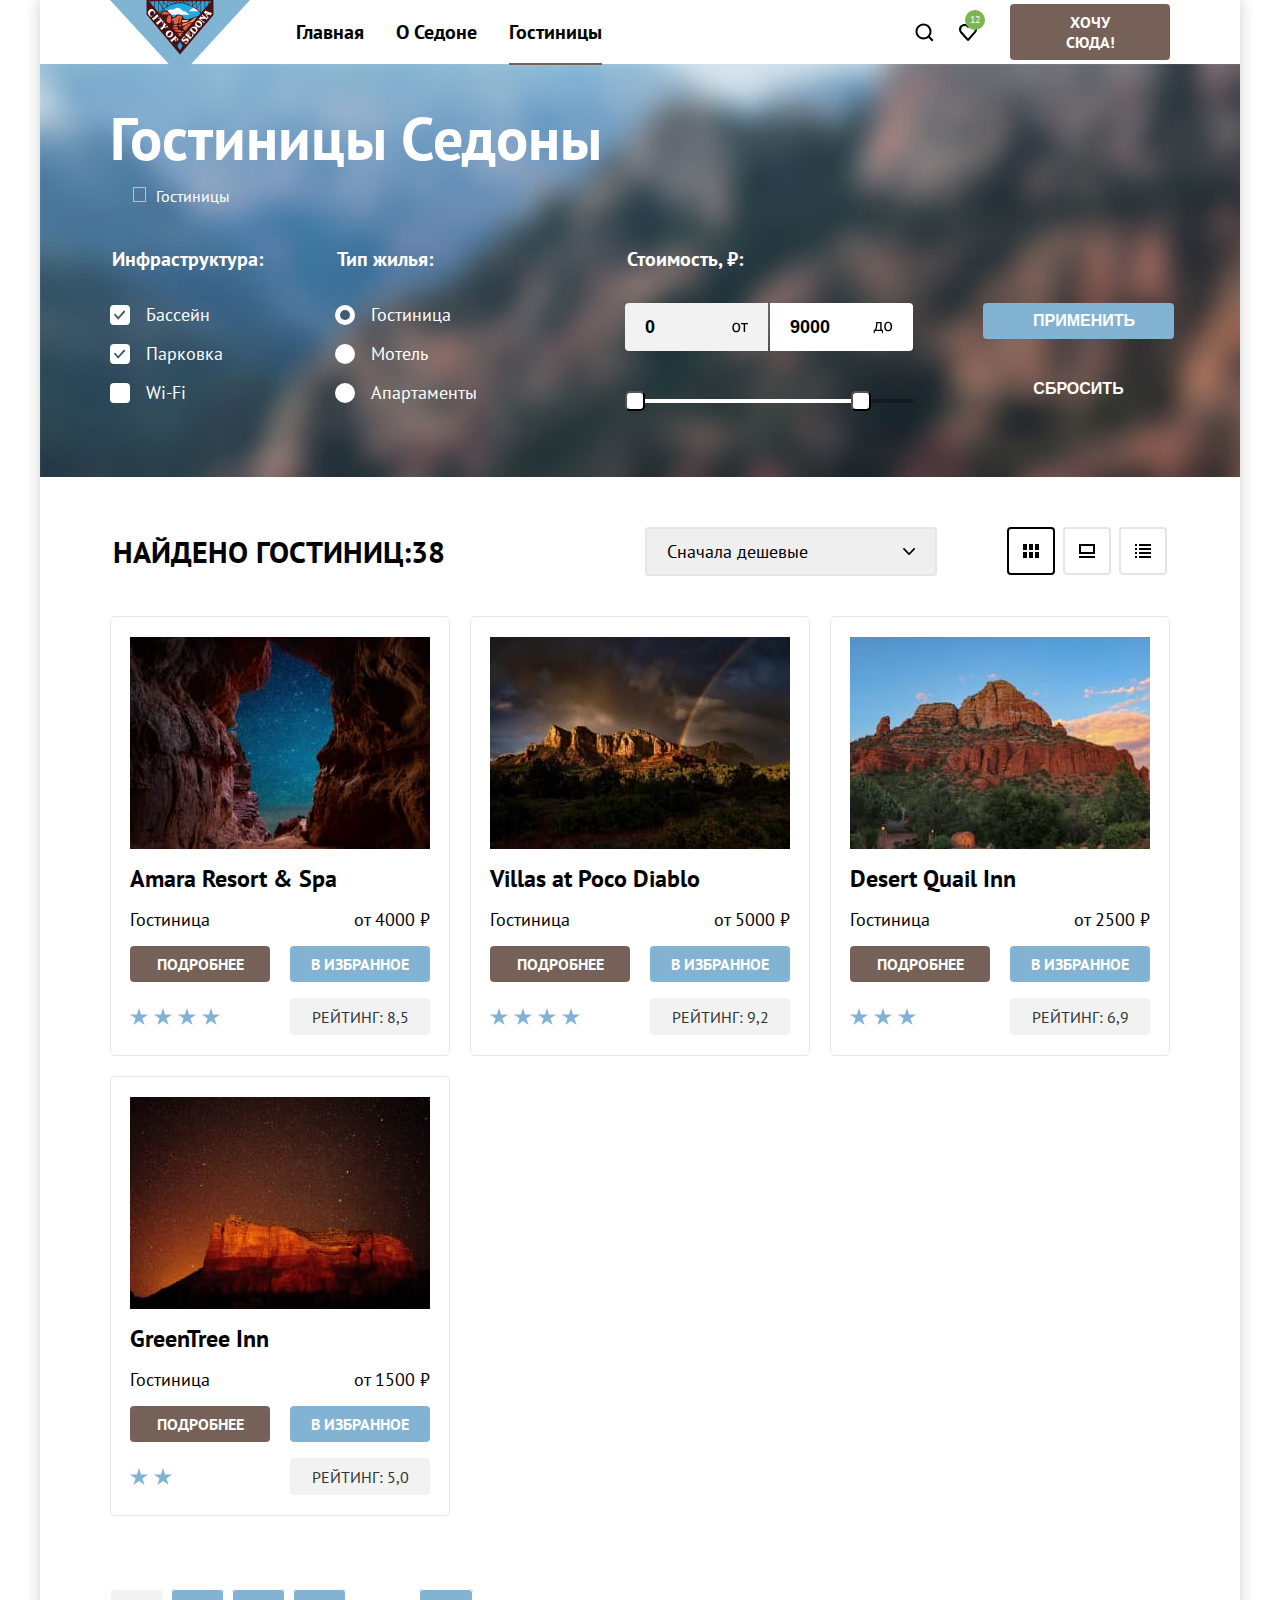
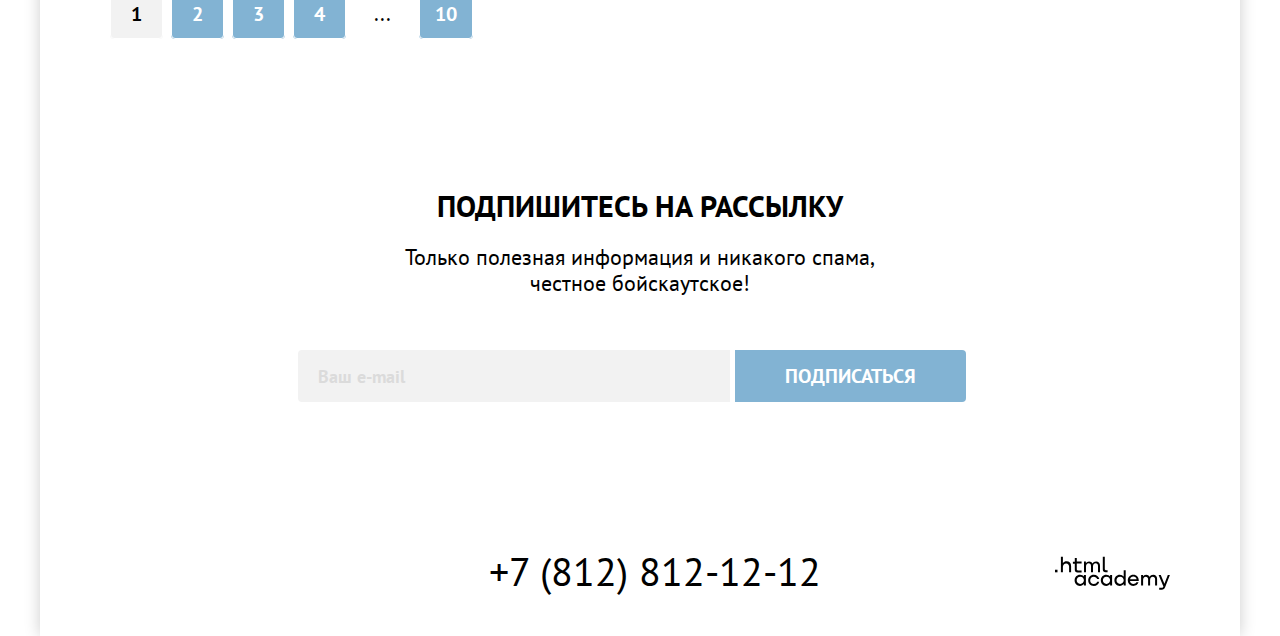
==== commit d5d8e733: "исправил замечания 25.03.2024" ====
--- a/catalog.html
+++ b/catalog.html
@@ -242,10 +242,10 @@
         <section class="subscribe-catalog" data-test="subscribe-catalog">
           <h2 class="subscribe-title-catalog">Подпишитесь на рассылку</h2>
           <p class="subscribe-description-catalog">Только полезная информация и никакого спама, честное бойскаутское!</p>
-          <form class="subscribe-form" action="https://echo.htmlacademy.ru/" method="post">
+          <form class="subscribe-form subscribe-form-catalog" action="https://echo.htmlacademy.ru/" method="post">
             <label class="visually-hidden" for="subscribe-email">Подписаться</label>
-            <input class="field" type="text" name="email" placeholder="Ваш e-mail" id="subscribe-email" autocomplete="on" >
-            <button class="button subscribe-button" type="submit">Подписаться</button>
+            <input class="field field-catalog" type="text" name="email" placeholder="Ваш e-mail" id="subscribe-email" required>
+            <button class="button subscribe-button-catalog" type="submit">Подписаться</button>
           </form>
         </section>
     </main>
--- a/styles/styles.css
+++ b/styles/styles.css
@@ -758,6 +758,7 @@
 
 .range-wrapper-input {
   display: grid;
+  position: relative;
   grid-template-columns: repeat(2, 143px);
   grid-gap: 2px;
   margin-top: 32px;
@@ -769,8 +770,8 @@
   font-weight: 700;
   border-radius: 4px 0 0 4px;
   border: none;
-  padding: 12px 112px 12px 20px;
-  background-color: #ffffff;
+  padding: 12px 40px 12px 20px;
+  background-color: #f2f2f2;
   background-image: url("../images/input-from.svg");
   background-repeat: no-repeat;
   background-position: right 20px center;
@@ -783,7 +784,7 @@
   font-weight: 700;
   border-radius: 0 4px 4px 0;
   border: none;
-  padding: 12px 112px 12px 20px;
+  padding: 12px 40px 12px 20px;
   background-color: #ffffff;
   background-image: url("../images/input-to.svg");
   background-repeat: no-repeat;
@@ -799,7 +800,7 @@
 
 .field-price:focus {
   color: #000000;
-  border: 3px solid #83b3d3;
+  outline: 3px solid #83b3d3;
   background-color: #e6e6e6;
 }
 
@@ -1222,6 +1223,10 @@
   box-sizing: border-box;
 }
 
+.subscribe-catalog {
+  padding: 96px 0 104px 0;
+}
+
 .subscribe-title-catalog {
   font-size: 30px;
   font-weight: 700;
@@ -1229,7 +1234,7 @@
   text-align: center;
   color: #000000;
   text-transform: uppercase;
-  margin: 156px 0 0 0;
+  margin: 0;
 }
 
 .subscribe-description-catalog {
@@ -1237,8 +1242,67 @@
   line-height: 26px;
   color: #000000;
   text-align: center;
-  margin: 20px 362px 0 362px;
-}
+  max-width: 475px;
+  margin: 20px auto 54px;
+}
+
+.subscribe-form-catalog {
+  display: flex;
+  justify-content: center;
+  align-items: baseline;
+  font-weight: 400;
+}
+
+.field-catalog {
+  font-family: "PT Sans", sans-serif;
+  margin: 0 0 0 258px;
+}
+
+.field-catalog:focus {
+  color: #000000;
+  outline: 3px solid #83b3d3;
+  background-color: #e6e6e6;
+}
+
+.field-catalog:hover {
+  background-color: #e6e6e6;
+}
+
+.subscribe-button-catalog {
+  font-family: "PT Sans", sans-serif;
+  font-size: 20px;
+  font-weight: 700;
+  line-height: 36px;
+  text-align: center;
+  color: #ffffff;
+  text-transform: uppercase;
+  margin: 0;
+  padding: 8px 50px 8px 50px;
+  border: none;
+  border-radius: 0 4px 4px 0;
+  background: #82b3d3;
+  cursor: pointer;
+}
+
+.subscribe-button-catalog:hover,
+.subscribe-button-catalog:focus {
+  background-color: #68a2ca;
+}
+
+.subscribe-button-catalog:active {
+  color: #ffffff4d;
+  background-color: #82b3d3;
+}
+
+.subscribe-button-catalog:disabled {
+  background-color: #e5e5e5;
+  outline: none;
+  cursor: default;
+}
+
+
+
+
 
 /* catalog footer */
 
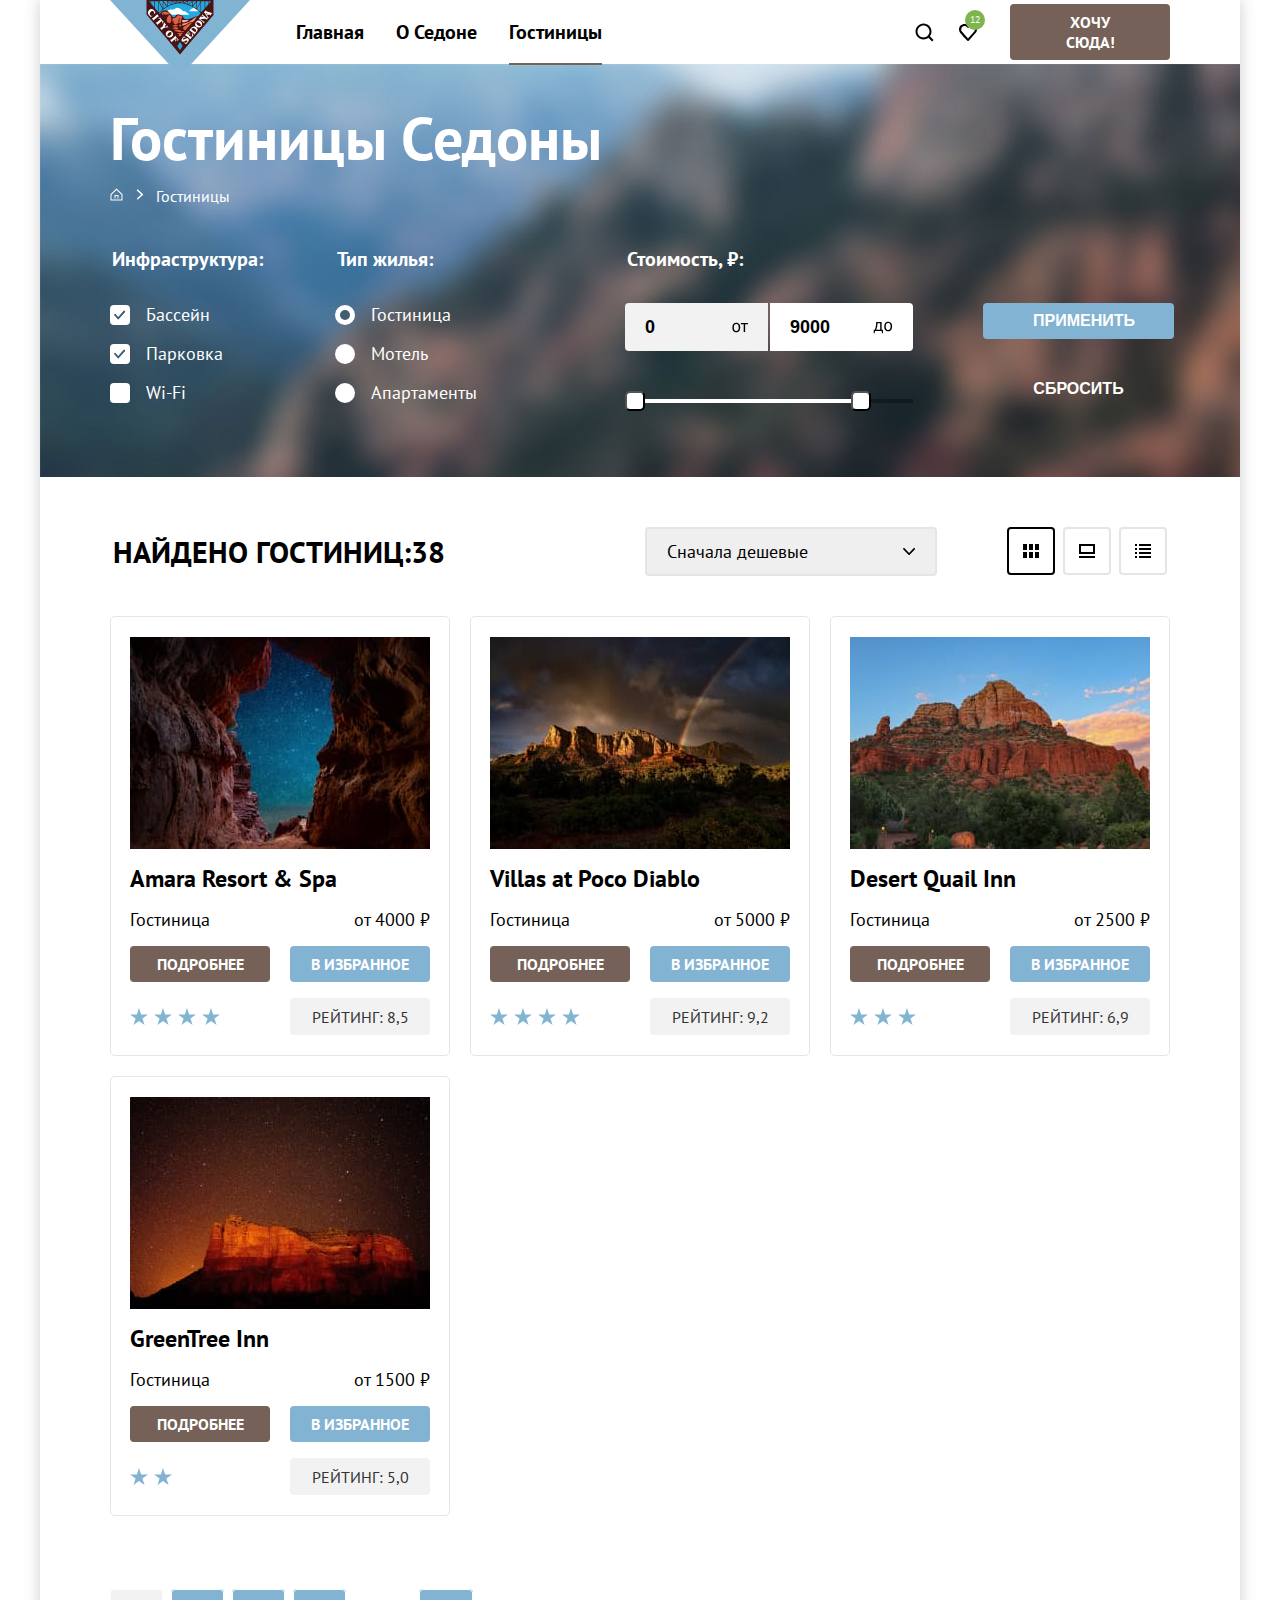
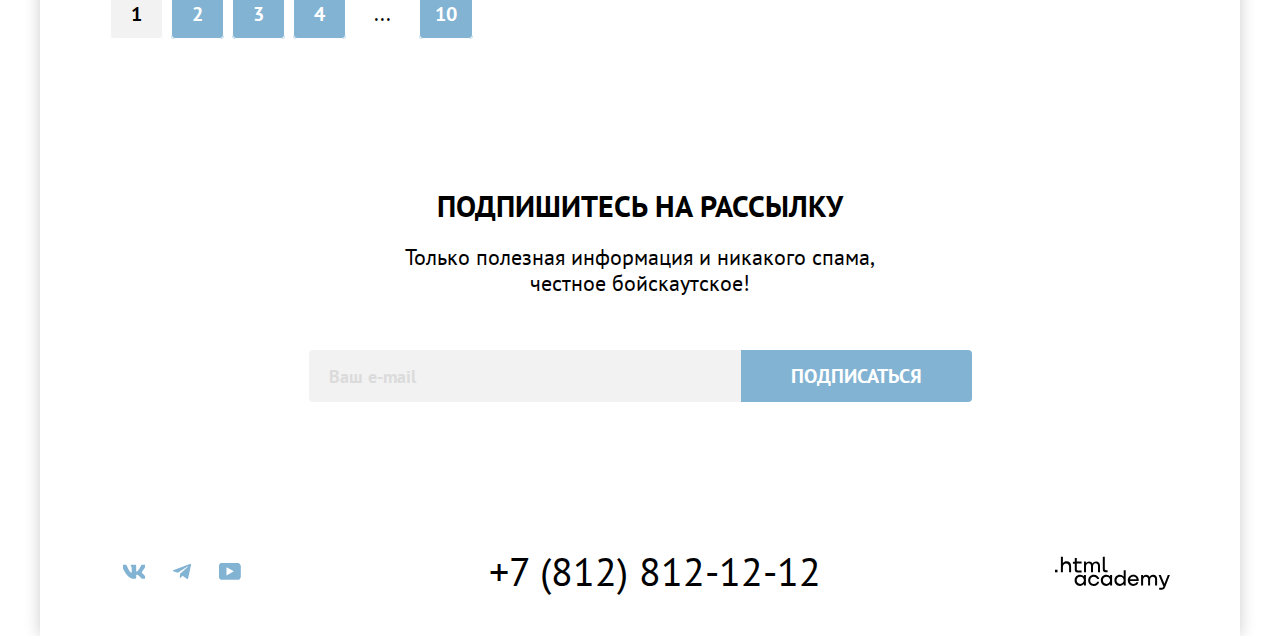
==== commit 692e5684: "Merge pull request #3 from gbuilder75/master" ====
--- a/catalog.html
+++ b/catalog.html
@@ -5,15 +5,14 @@
     <meta charset="utf-8">
     <title>Каталог</title>
     <link rel="stylesheet" href="styles/styles.css">
-    <link rel="stylesheet" href="styles/outline.css">
-    <link rel="stylesheet" href="styles/outline-settings.css">
+    <link rel="icon" href="favicon.ico">
   </head>
 
   <body>
     <header class="page-header" data-test="header">
       <nav class="navigation">
         <a class="navigation-logo" href="#">
-          <img class="page-header-logo" src="images/logo.svg" alt="Логотип города Седона">
+          <img class="page-header-logo" src="images/logo.svg" width="140px" height="70px" alt="Логотип города Седона">
         </a>
         <ul class="navigation-list">
           <li class="navigation-item">
@@ -52,7 +51,7 @@
               <a class="breadcrumbs-home-link" href="index.html"></a>
             </li>
             <li class="breadcrumbs-item">
-              <img class="breadcrumbs-item-logo">
+              <a class="breadcrumbs-item-logo"></a>
             </li>
             <li class="breadcrumbs-item">
               <a class="breadcrumbs-link" href="#">Гостиницы</a>
@@ -139,7 +138,7 @@
                   <button class="catalog-filter-reset" type="reset">Сбросить</button>
                 </li>
               </div>
-
+          </form>
         </section>
         <section class="catalog-products" data-test="catalog">
           <div class="sorting-container">
@@ -232,7 +231,7 @@
               <a class="pagination-link" href="#">4</a>
             </li>
             <li class="pagination-item">
-              <span class="pagination-text" href="#">...</span>
+              <span class="pagination-text">...</span>
             </li>
             <li class="pagination-item">
               <a class="pagination-link" href="#">10</a>
@@ -242,7 +241,7 @@
         <section class="subscribe-catalog" data-test="subscribe-catalog">
           <h2 class="subscribe-title-catalog">Подпишитесь на рассылку</h2>
           <p class="subscribe-description-catalog">Только полезная информация и никакого спама, честное бойскаутское!</p>
-          <form class="subscribe-form subscribe-form-catalog" action="https://echo.htmlacademy.ru/" method="post">
+          <form class="subscribe-form-catalog" action="https://echo.htmlacademy.ru/" method="post">
             <label class="visually-hidden" for="subscribe-email">Подписаться</label>
             <input class="field field-catalog" type="text" name="email" placeholder="Ваш e-mail" id="subscribe-email" required>
             <button class="button subscribe-button-catalog" type="submit">Подписаться</button>
--- a/styles/styles.css
+++ b/styles/styles.css
@@ -56,7 +56,7 @@
 
 .navigation-list {
   display: flex;
-  max-height: 64px;
+  flex-wrap: wrap;
   margin: 0 0 0 30px;
   padding: 0;
   list-style-type: none;
@@ -213,9 +213,9 @@
 }
 
 .advantages-list {
-  display: grid;
-  grid-template-columns: repeat(3, 400px);
-  grid-template-rows: repeat(3, 385px);
+  display: flex;
+  flex-wrap: wrap;
+  list-style: none;
   font-size: 22px;
   font-weight: 400;
   line-height: 26px;
@@ -224,9 +224,14 @@
   padding: 0;
 }
 
+.advantages-item {
+  min-height: 385px;
+  width: 400px;
+}
+
 .advantages-item:first-child  {
-  grid-column: 1 / 2;
-  grid-row: 1 / 2;
+  display: flex;
+  width: 100%;
   background-color: #82b3d3;
   list-style-type: none;
 }
@@ -266,30 +271,28 @@
   margin: 62px 85px 102px 85px;
 }
 
+.advantages-img {
+  display: block;
+}
+
+.advantages-item:nth-child(2) {
+  background-color: #83b3d31f;
+  list-style-type: none;
+}
+
 .advantages-item:nth-child(3) {
-  grid-column: 1 / 2;
-  grid-row: 2 / 3;
+  background-color: #83b3d333;
+  list-style-type: none;
+}
+
+.advantages-item:nth-child(4) {
   background-color: #83b3d31f;
   list-style-type: none;
 }
 
-.advantages-item:nth-child(4) {
-  grid-column: 2 / 3;
-  grid-row: 2 / 3;
-  background-color: #83b3d333;
-  list-style-type: none;
-}
-
-.advantages-item:nth-child(5) {
-  grid-column: 3 / 4;
-  grid-row: 2 / 3;
-  background-color: #83b3d31f;
-  list-style-type: none;
-}
-
+.advantages-item:nth-child(2) .advantages-title::after,
 .advantages-item:nth-child(3) .advantages-title::after,
-.advantages-item:nth-child(4) .advantages-title::after,
-.advantages-item:nth-child(5) .advantages-title::after {
+.advantages-item:nth-child(4) .advantages-title::after {
   position: absolute;
   width: 60px;
   height: 2px;
@@ -299,14 +302,7 @@
   content: "";
 }
 
-.advantages-img:nth-child(2) {
-  grid-column: 1 / 4;
-  grid-row: 3 / 4;
-}
-
 .advantages-item:last-child {
-  grid-column: 3 / 4;
-  grid-row: 3 / 4;
   background-color: #82b3d3;
   list-style-type: none;
 }
@@ -332,7 +328,7 @@
 .infrastructure-list {
   display: grid;
   grid-template-columns: repeat(3, 400px);
-  grid-template-rows: 385px;
+  grid-template-rows: auto;
   padding: 0;
   margin: 0;
   list-style-type: none;
@@ -451,7 +447,7 @@
 
 .field:focus {
   color: #000000;
-  border: 3px solid #83b3d3;
+  outline: 3px solid #83b3d3;
   background-color: #e6e6e6;
 }
 
@@ -1255,7 +1251,7 @@
 
 .field-catalog {
   font-family: "PT Sans", sans-serif;
-  margin: 0 0 0 258px;
+  margin: 0;
 }
 
 .field-catalog:focus {
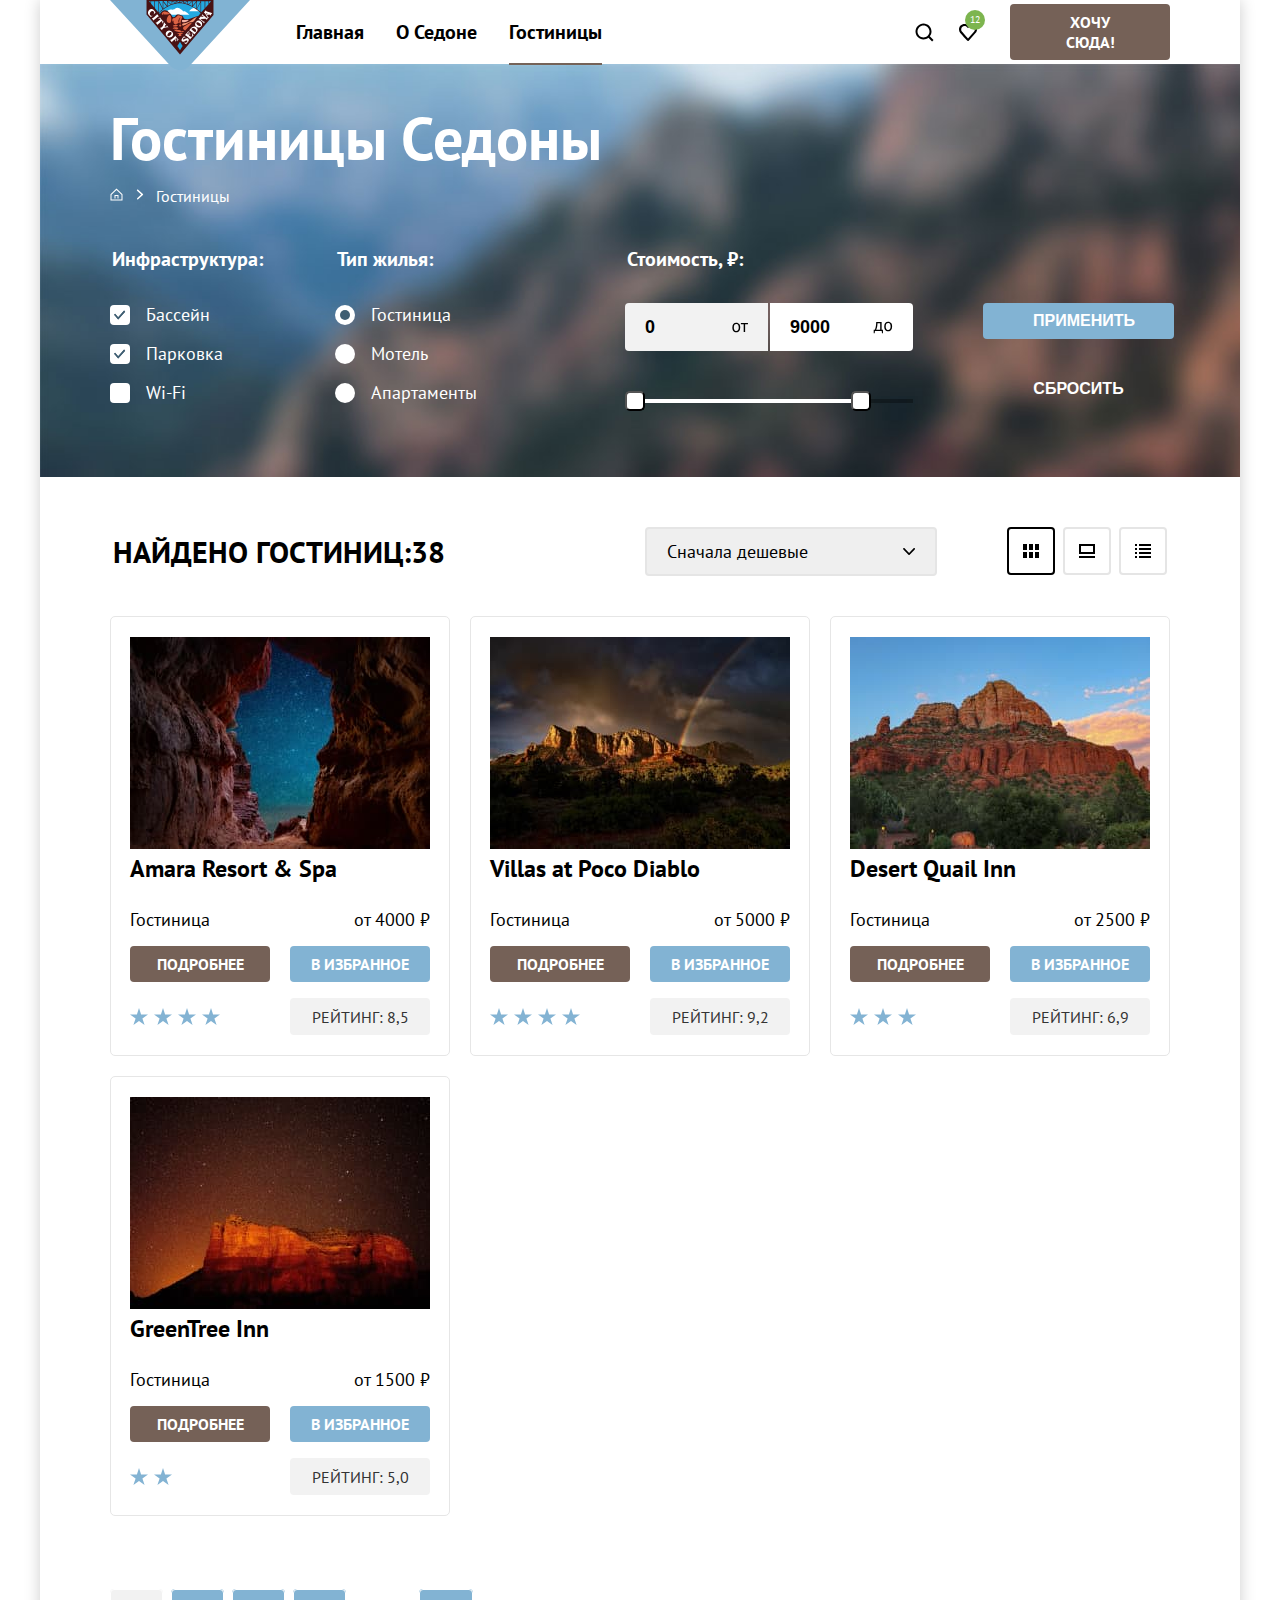
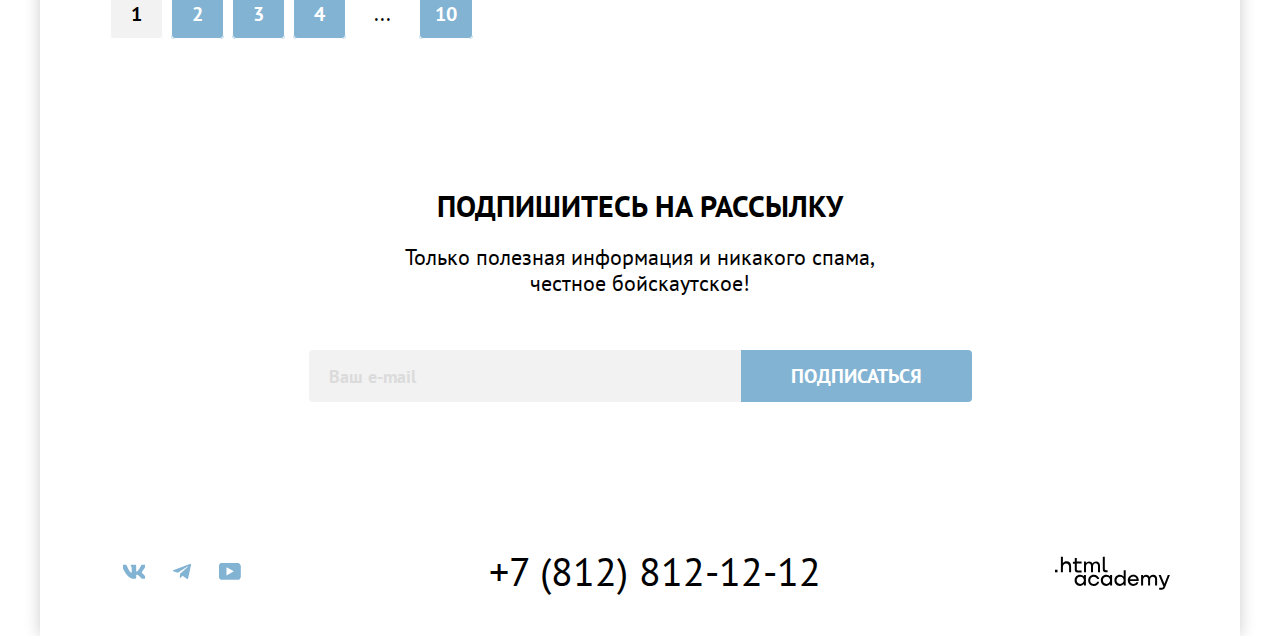
==== commit df618b69: "исправил замечания после автоматической проверки" ====
--- a/catalog.html
+++ b/catalog.html
@@ -12,7 +12,7 @@
     <header class="page-header" data-test="header">
       <nav class="navigation">
         <a class="navigation-logo" href="#">
-          <img class="page-header-logo" src="images/logo.svg" width="140px" height="70px" alt="Логотип города Седона">
+          <img class="page-header-logo" src="images/logo.svg" width="140" height="70" alt="Логотип города Седона">
         </a>
         <ul class="navigation-list">
           <li class="navigation-item">
@@ -37,14 +37,12 @@
               <span class="notification-badge">12</span>
             </a>
           </li>
-
-          <a class="header-button" href="#">Хочу сюда!</a>
+          <div class="header-button" href="#">Хочу сюда!</div>
         </ul>
       </nav>
     </header>
-    <main class="main-inner main-container" data test="main">
-
-        <section class="filters" data test="filter">
+    <main class="main-inner main-container">
+        <section class="filters">
           <h1 class="inner-header-title">Гостиницы Седоны</h1>
           <ul class="breadcrumbs">
             <li class="breadcrumbs-item">
@@ -133,10 +131,8 @@
               </div>
             </fieldset>
               <div class="range-button">
-                <li class="catalog-filter-buttons">
-                  <button class="catalog-filter-submit" type="submit">Применить</button>
-                  <button class="catalog-filter-reset" type="reset">Сбросить</button>
-                </li>
+                <button class="catalog-filter-submit" type="submit">Применить</button>
+                <button class="catalog-filter-reset" type="reset">Сбросить</button>
               </div>
           </form>
         </section>
@@ -168,10 +164,10 @@
           </div>
           <ul class="product-list">
             <li class="product-card">
-              <a class="product-card-link" href="#">
+              <div class="product-card-link" href="#">
                 <img class="product-card-image" src="images/hotel-1.jpg" width="300" height="212" alt="Amara Resort & Spa">
-                <a class="product-card-title">Amara Resort & Spa</a>
-              </a>
+                <div class="product-card-title">Amara Resort & Spa</div>
+              </div>
               <p class="product-card-type">Гостиница</p>
               <p class="product-card-price">от 4000 ₽</p>
               <a class="product-card-button" href="#">Подробнее</a>
@@ -180,11 +176,11 @@
               <a class="product-card-raiting">Рейтинг: <span>8,5</span></a>
             </li>
             <li class="product-card">
-              <a class="product-card-link" href="#">
+              <div class="product-card-link" href="#">
                 <img class="product-card-image" src="images/hotel-2.jpg" width="300" height="212"
                   alt="Villas at Poco Diablo">
-                <a class="product-card-title">Villas at Poco Diablo</a>
-              </a>
+                <div class="product-card-title">Villas at Poco Diablo</div>
+              </div>
               <p class="product-card-type">Гостиница</p>
               <p class="product-card-price">от 5000 ₽</p>
               <a class="product-card-button" href="#">Подробнее</a>
@@ -193,10 +189,10 @@
               <a class="product-card-raiting">Рейтинг: <span>9,2</span></a>
             </li>
             <li class="product-card">
-              <a class="product-card-link" href="#">
+              <div class="product-card-link" href="#">
                 <img class="product-card-image" src="images/hotel-3.jpg" width="300" height="212" alt="Desert Quail Inn">
                 <a class="product-card-title">Desert Quail Inn</a>
-              </a>
+              </div>
               <p class="product-card-type">Гостиница</p>
               <p class="product-card-price">от 2500 ₽</p>
               <a class="product-card-button" href="#">Подробнее</a>
@@ -205,10 +201,10 @@
               <a class="product-card-raiting">Рейтинг: <span>6,9</span></a>
             </li>
             <li class="product-card">
-              <a class="product-card-link" href="#">
+              <div class="product-card-link" href="#">
                 <img class="product-card-image" src="images/hotel-4.jpg" width="300" height="212" alt="GreenTree Inn">
-                <a class="product-card-title">GreenTree Inn</a>
-              </a>
+                <div class="product-card-title">GreenTree Inn</div>
+              </div>
               <p class="product-card-type">Гостиница</p>
               <p class="product-card-price">от 1500 ₽</p>
               <a class="product-card-button" href="#">Подробнее</a>
@@ -251,19 +247,19 @@
     <footer class="footer" data-test="footer">
       <ul class="footer-social-list">
         <li class="footer-social-item">
-          <a class="footer-social-link link-vk" src="images/vk.svg" href="https://vk.com/htmlacademy">
+          <div class="footer-social-link link-vk" src="images/vk.svg" href="https://vk.com/htmlacademy">
             <span class="visually-hidden">ВКонтакте</span>
-          </a>
+          </div>
         </li>
         <li class="footer-social-item">
-          <a class="footer-social-link link-telegram" href="https://t.me/htmlacademy">
+          <div class="footer-social-link link-telegram" href="https://t.me/htmlacademy">
             <span class="visually-hidden">Телеграм</span>
-          </a>
+          </div>
         </li>
         <li class="footer-social-item">
-          <a class="footer-social-link link-youtube" href="https://www.youtube.com/user/htmlacademyru">
+          <div class="footer-social-link link-youtube" href="https://www.youtube.com/user/htmlacademyru">
             <span class="visually-hidden">Ютуб</span>
-          </a>
+          </div>
         </li>
       </ul>
       <a class="footer-phone" href="+78128121212">+7 (812) 812-12-12</a>
--- a/styles/styles.css
+++ b/styles/styles.css
@@ -518,6 +518,10 @@
   display: flex;
   align-items: center ;
   justify-content: center;
+  list-style-type: none;
+}
+
+.footer-social-link {
   list-style-type: none;
 }
 
@@ -892,9 +896,6 @@
   margin: 0 0 0 70px;
   width: 191px;
   padding: 0;
-}
-
-.catalog-filter-buttons {
   list-style-type: none;
 }
 
